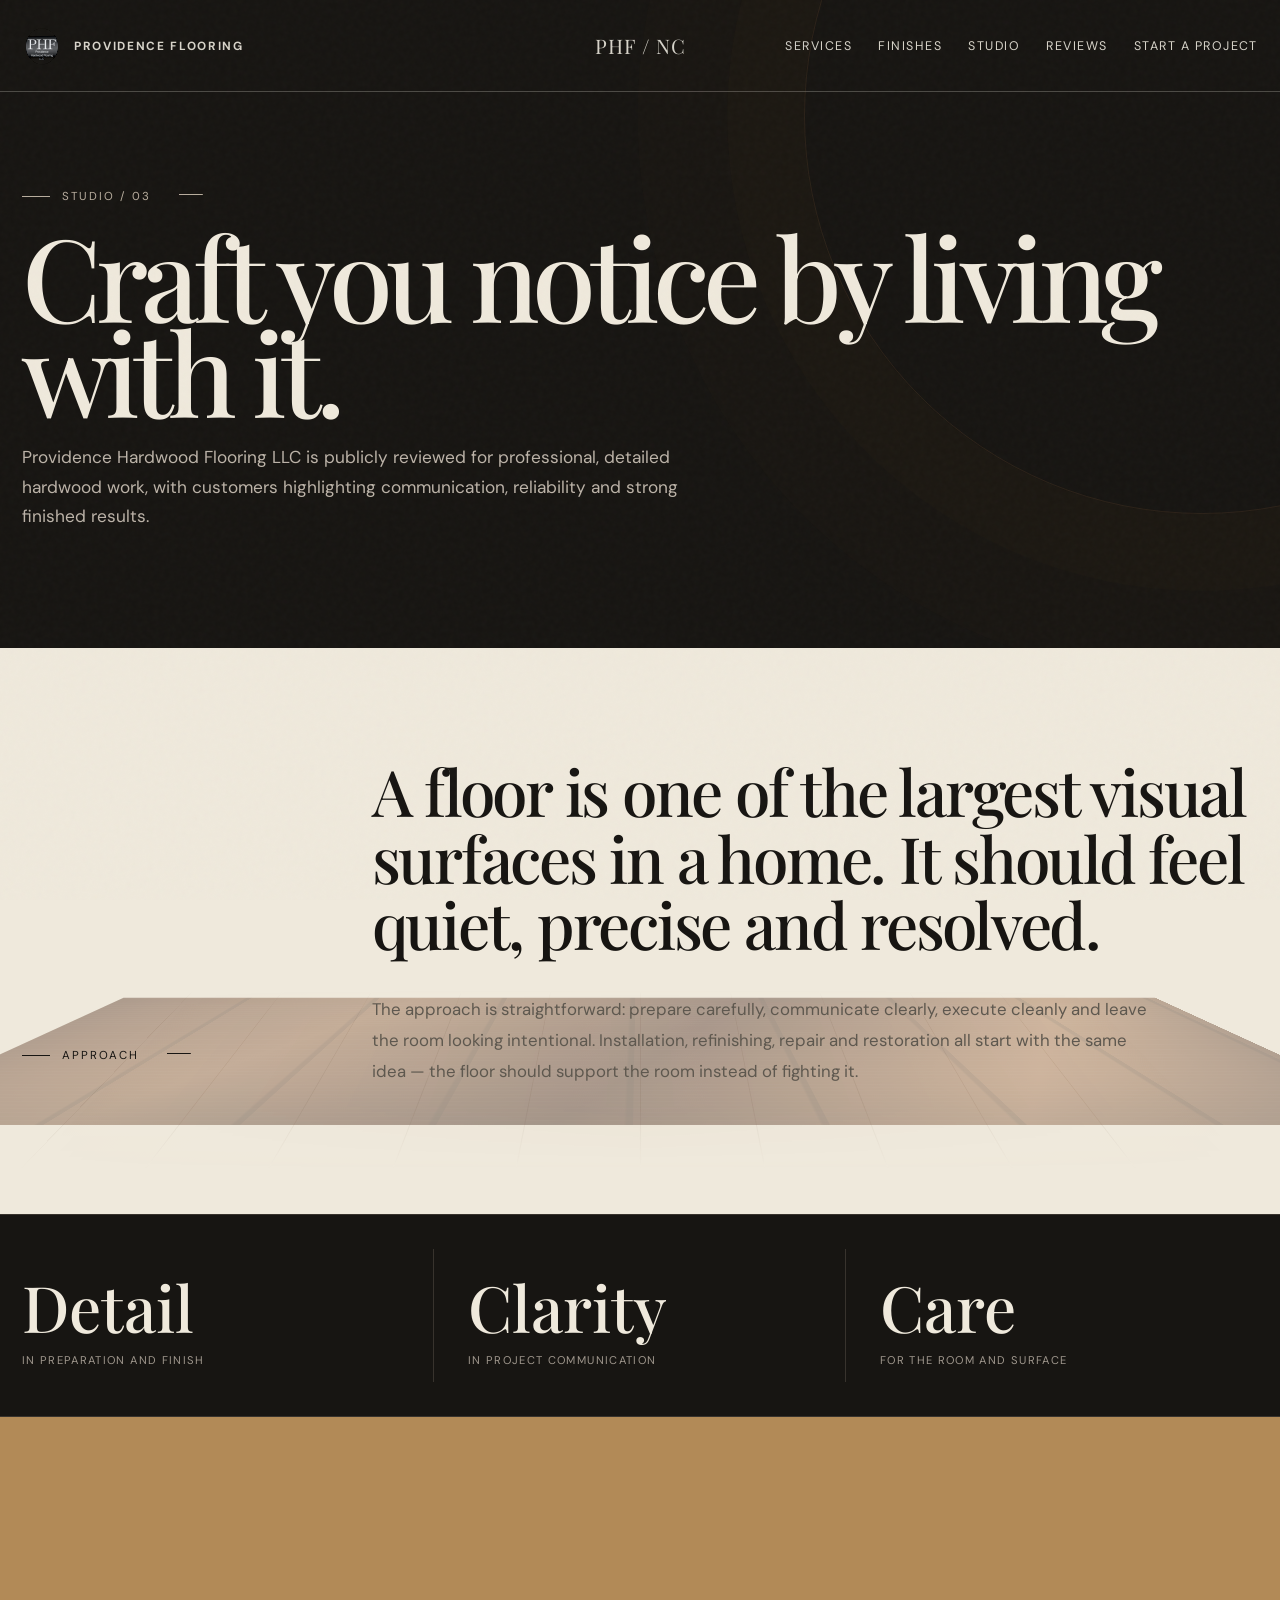
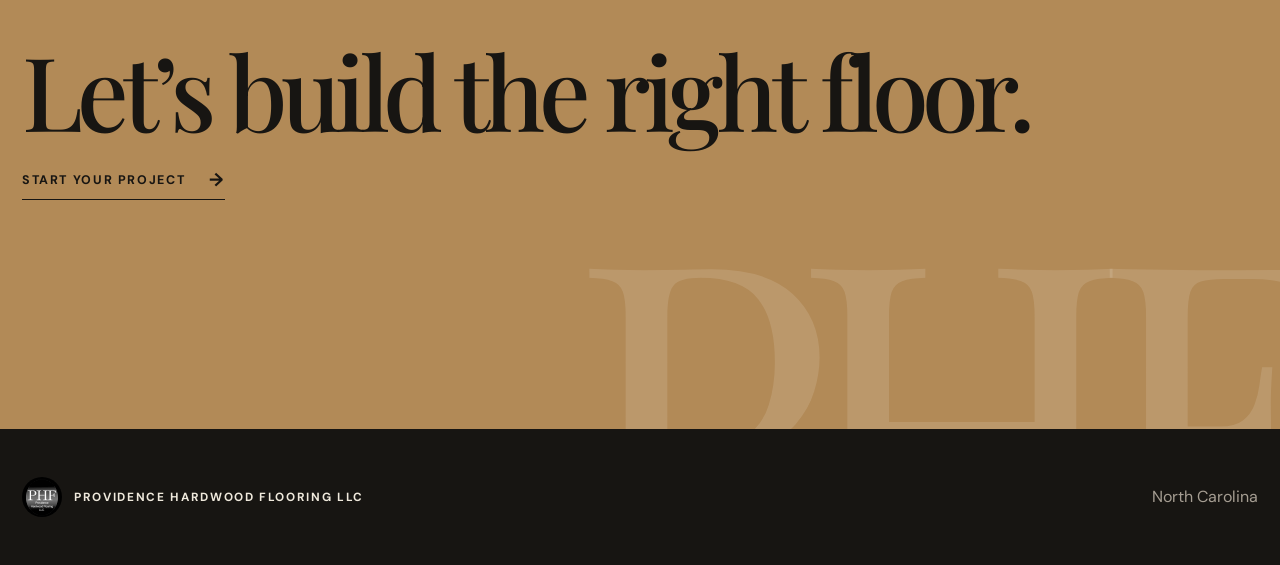
==== about.html @ 0acba2dd "Add files via upload" ====
<!doctype html><html lang="en"><head><meta charset="utf-8"><meta name="viewport" content="width=device-width,initial-scale=1"><title>The Work | Providence Hardwood Flooring LLC</title><link rel="stylesheet" href="styles.css"></head><body><div class="noise"></div>
<header class="nav"><div class="shell nav-inner"><a class="brand" href="index.html"><img src="logo.jpeg" alt="Providence Hardwood Flooring logo"><span>Providence Flooring</span></a><div class="nav-mark">PHF / NC</div><nav class="links"><a href="services.html">Services</a><a href="gallery.html">Finishes</a><a href="about.html">Studio</a><a href="reviews.html">Reviews</a><a href="contact.html">Start a project</a></nav><button class="menu-btn">☰</button></div><div class="mobile-panel"><a href="services.html">Services</a><a href="gallery.html">Finishes</a><a href="about.html">Studio</a><a href="reviews.html">Reviews</a><a href="contact.html">Start a project</a></div></header>
<main><section class="page-hero"><div class="shell"><div class="section-label">Studio / 03</div><h1>Craft you notice by living with it.</h1><p>Providence Hardwood Flooring LLC is publicly reviewed for professional, detailed hardwood work, with customers highlighting communication, reliability and strong finished results.</p></div></section>
<section class="content-section"><div class="shell editorial-grid"><div class="section-label">Approach</div><div class="editorial-main"><p class="large-copy">A floor is one of the largest visual surfaces in a home. It should feel quiet, precise and resolved.</p><p class="body-copy">The approach is straightforward: prepare carefully, communicate clearly, execute cleanly and leave the room looking intentional. Installation, refinishing, repair and restoration all start with the same idea — the floor should support the room instead of fighting it.</p></div></div></section>
<section class="proof-band"><div class="shell proof-grid"><div class="proof-item"><strong>Detail</strong><span>In preparation and finish</span></div><div class="proof-item"><strong>Clarity</strong><span>In project communication</span></div><div class="proof-item"><strong>Care</strong><span>For the room and surface</span></div></div></section>
<section class="cta-architect"><div class="shell"><h2>Let’s build the right floor.</h2><a class="text-link" href="contact.html">Start your project <b>→</b></a></div></section></main>
<footer class="footer"><div class="shell footer-grid"><a class="brand" href="index.html"><img src="logo.jpeg" alt=""><span>Providence Hardwood Flooring LLC</span></a><div>North Carolina</div></div></footer><script src="app.js"></script></body></html>
---- styles.css ----
@import url('https://fonts.googleapis.com/css2?family=DM+Sans:wght@400;500;600;700&family=Playfair+Display:ital,wght@0,500;0,600;1,500&display=swap');

:root{
  --paper:#efe9dc;
  --paper-2:#e5dccb;
  --ink:#171512;
  --ink-soft:#5e584f;
  --brown:#6f4a2d;
  --brown-deep:#392719;
  --brass:#a67b3d;
  --line:rgba(23,21,18,.18);
  --white:#fbf8f1;
}
*{box-sizing:border-box}
html{scroll-behavior:smooth}
body{margin:0;background:var(--paper);color:var(--ink);font-family:'DM Sans',system-ui,sans-serif;overflow-x:hidden}
a{color:inherit}
::selection{background:var(--ink);color:var(--paper)}
.noise{position:fixed;inset:0;pointer-events:none;z-index:1000;opacity:.045;background-image:url("data:image/svg+xml,%3Csvg viewBox='0 0 180 180' xmlns='http://www.w3.org/2000/svg'%3E%3Cfilter id='n'%3E%3CfeTurbulence type='fractalNoise' baseFrequency='.9' numOctaves='4' stitchTiles='stitch'/%3E%3C/filter%3E%3Crect width='100%25' height='100%25' filter='url(%23n)' opacity='.55'/%3E%3C/svg%3E")}
.shell{width:min(1480px,calc(100% - 44px));margin:auto}

/* editorial navigation */
.nav{position:fixed;inset:0 0 auto;z-index:100;height:92px;border-bottom:1px solid rgba(239,233,220,.28);color:var(--paper);mix-blend-mode:difference}
.nav-inner{height:100%;display:grid;grid-template-columns:1fr auto 1fr;align-items:center}
.brand{display:flex;align-items:center;gap:12px;text-decoration:none;font-weight:700;letter-spacing:.14em;font-size:.74rem;text-transform:uppercase}
.brand img{width:40px;height:40px;border-radius:50%;object-fit:cover;filter:grayscale(1) contrast(1.1)}
.nav-mark{font-family:'Playfair Display',serif;font-size:1.25rem;letter-spacing:.05em}
.links{justify-self:end;display:flex;align-items:center;gap:26px}
.links a{text-decoration:none;font-size:.78rem;text-transform:uppercase;letter-spacing:.12em;position:relative}
.links a:after{content:"";position:absolute;left:0;right:100%;bottom:-5px;height:1px;background:currentColor;transition:.25s}
.links a:hover:after{right:0}
.menu-btn{display:none;border:0;background:none;color:inherit;font-size:1.4rem}
.mobile-panel{display:none}

/* homepage */
.hero{min-height:100vh;background:var(--ink);color:var(--paper);position:relative;overflow:hidden;padding:128px 0 42px}
.hero-grid{display:grid;grid-template-columns:minmax(0,1.15fr) minmax(370px,.85fr);gap:3vw;align-items:end;min-height:calc(100vh - 170px)}
.hero-kicker{font-size:.75rem;letter-spacing:.18em;text-transform:uppercase;display:flex;gap:12px;align-items:center;margin-bottom:20px}
.hero-kicker:before{content:"";width:56px;height:1px;background:currentColor}
.hero h1{font-family:'Playfair Display',serif;font-size:clamp(5rem,10.4vw,11rem);font-weight:500;letter-spacing:-.07em;line-height:.72;margin:0;max-width:1100px}
.hero h1 i{font-weight:500;color:#b99768}
.hero-copy{padding:0 0 22px 24px;border-left:1px solid rgba(239,233,220,.28)}
.hero-copy p{font-size:clamp(1rem,1.5vw,1.25rem);line-height:1.65;color:#c9c0b2;max-width:500px;margin:0 0 28px}
.text-link{display:inline-flex;gap:24px;align-items:center;text-decoration:none;text-transform:uppercase;letter-spacing:.13em;font-size:.78rem;font-weight:700;border-bottom:1px solid currentColor;padding-bottom:7px}
.text-link b{font-size:1.15rem;transition:.25s transform}.text-link:hover b{transform:translateX(6px)}
.hero-floor{position:absolute;right:-5vw;top:22vh;width:44vw;height:46vw;max-height:620px;max-width:620px;perspective:1000px;pointer-events:none;opacity:.72}
.hero-floor-inner{position:absolute;inset:6%;transform:rotateX(63deg) rotateZ(35deg);transform-style:preserve-3d}
.hero-floor .plank{position:absolute;left:0;width:100%;height:11%;border:1px solid rgba(255,255,255,.18);background:linear-gradient(90deg,#322217,#765033 35%,#472f20 70%,#8b6443);box-shadow:0 10px 30px rgba(0,0,0,.28);transform:translateZ(calc(var(--i) * 5px));top:calc(var(--i) * 10%)}
.hero-logo-seal{position:absolute;right:4vw;bottom:44px;width:116px;height:116px;border-radius:50%;border:1px solid rgba(239,233,220,.42);display:grid;place-items:center;animation:spin 22s linear infinite}
.hero-logo-seal img{width:78px;height:78px;border-radius:50%;object-fit:cover;animation:spinReverse 22s linear infinite}
.hero-index{position:absolute;left:22px;bottom:36px;writing-mode:vertical-rl;transform:rotate(180deg);font-size:.7rem;letter-spacing:.18em;text-transform:uppercase;color:#817a70}

.statement{padding:120px 0 140px;border-bottom:1px solid var(--line)}
.statement-grid{display:grid;grid-template-columns:220px 1fr;gap:8vw;align-items:start}
.section-label{font-size:.72rem;letter-spacing:.17em;text-transform:uppercase;position:sticky;top:125px;display:flex;align-items:center;gap:12px}.section-label:before{content:"";width:28px;height:1px;background:var(--ink)}
.statement h2{font-family:'Playfair Display',serif;font-size:clamp(3.3rem,6.4vw,7.4rem);line-height:.95;font-weight:500;letter-spacing:-.045em;margin:0;max-width:1150px}
.statement h2 span{color:var(--brass);font-style:italic}

.services-strip{border-bottom:1px solid var(--line)}
.service-row{display:grid;grid-template-columns:90px 1fr 1fr 54px;gap:3vw;align-items:center;padding:34px 0;border-top:1px solid var(--line);text-decoration:none;transition:.35s background,.35s padding}
.service-row:hover{background:rgba(255,255,255,.3);padding-left:18px;padding-right:18px}
.service-num{font-family:'Playfair Display',serif;font-size:1.2rem;color:var(--brass)}
.service-row h3{font-family:'Playfair Display',serif;font-weight:500;font-size:clamp(2rem,3.8vw,4.2rem);margin:0;letter-spacing:-.035em}
.service-row p{color:var(--ink-soft);line-height:1.6;max-width:490px;margin:0}.service-arrow{font-size:2rem;text-align:right}

.floor-journey{height:260vh;position:relative;background:var(--brown-deep);color:var(--paper)}
.floor-pin{height:100vh;position:sticky;top:0;overflow:hidden;display:grid;place-items:center;perspective:1200px}
.floor-copy{position:absolute;z-index:5;left:6vw;top:13vh;max-width:650px}
.floor-copy .section-label{position:static;color:#cbb9a3}.floor-copy .section-label:before{background:#cbb9a3}
.floor-copy h2{font-family:'Playfair Display',serif;font-size:clamp(4.6rem,9vw,10rem);font-weight:500;line-height:.82;letter-spacing:-.06em;margin:22px 0 20px}
.floor-copy p{max-width:500px;color:#c5b6a4;line-height:1.7}
.board-deck{position:absolute;left:50%;bottom:-34vh;width:150vw;height:120vh;transform:translateX(-50%) rotateX(68deg);transform-origin:50% 100%;display:grid;grid-template-columns:repeat(9,1fr);gap:10px;transform-style:preserve-3d}
.board{position:relative;background:linear-gradient(90deg,#4a2d19,#825a35 20%,#5a3821 48%,#9c7145 72%,#5f3b23);border:1px solid rgba(255,255,255,.09);box-shadow:inset 0 0 28px rgba(0,0,0,.25);transform:translateZ(0)}
.board:after{content:"";position:absolute;inset:0;background:repeating-linear-gradient(0deg,transparent 0 72px,rgba(0,0,0,.28) 73px 76px)}
.floor-glow{position:absolute;width:42vw;height:100vh;top:-15vh;left:50%;transform:translateX(-50%) rotate(12deg);background:rgba(255,239,198,.17);filter:blur(45px);mix-blend-mode:screen}

.proof-band{background:var(--ink);color:var(--paper);padding:34px 0;border-top:1px solid #38332d;border-bottom:1px solid #38332d}
.proof-grid{display:grid;grid-template-columns:repeat(3,1fr)}
.proof-item{padding:15px 34px;border-right:1px solid #38332d}.proof-item:first-child{padding-left:0}.proof-item:last-child{border-right:0}
.proof-item strong{font-family:'Playfair Display',serif;font-size:clamp(2.8rem,5vw,5rem);font-weight:500}.proof-item span{display:block;color:#9f978d;margin-top:4px;text-transform:uppercase;letter-spacing:.12em;font-size:.7rem}

.review-feature{padding:130px 0;background:var(--white)}
.review-grid{display:grid;grid-template-columns:.7fr 1.3fr;gap:8vw;align-items:start}
.review-score{border-top:1px solid var(--ink);padding-top:20px}.review-score strong{font-family:'Playfair Display',serif;font-size:6rem;font-weight:500;line-height:1}.review-score small{display:block;color:var(--ink-soft);margin-top:10px}
.review-quote{font-family:'Playfair Display',serif;font-size:clamp(2.7rem,5vw,5.8rem);line-height:1.03;letter-spacing:-.04em;margin:0;font-weight:500}.review-meta{margin-top:28px;color:var(--ink-soft)}

.cta-architect{background:#b28a57;min-height:68vh;display:grid;align-items:center;position:relative;overflow:hidden}
.cta-architect:before{content:"PHF";position:absolute;right:-2vw;bottom:-10vw;font-family:'Playfair Display',serif;font-size:35vw;line-height:.7;color:rgba(255,255,255,.12);letter-spacing:-.09em}
.cta-architect h2{font-family:'Playfair Display',serif;font-size:clamp(4rem,8vw,9rem);line-height:.85;letter-spacing:-.06em;font-weight:500;margin:0 0 35px;max-width:1050px;position:relative}
.cta-architect .text-link{position:relative}

/* inner pages */
.page-hero{padding:180px 0 90px;background:var(--ink);color:var(--paper);min-height:65vh;display:grid;align-items:end;position:relative;overflow:hidden}
.page-hero:after{content:"";position:absolute;width:38vw;height:38vw;right:-8vw;bottom:-19vw;border:1px solid rgba(239,233,220,.18);border-radius:50%;box-shadow:0 0 0 5vw rgba(239,233,220,.025),0 0 0 10vw rgba(239,233,220,.02)}
.page-hero .section-label{position:static;color:#b8ad9e}.page-hero .section-label:before{background:#b8ad9e}
.page-hero h1{font-family:'Playfair Display',serif;font-size:clamp(4.6rem,9vw,9.8rem);line-height:.82;letter-spacing:-.055em;font-weight:500;margin:24px 0 26px;max-width:1200px}
.page-hero p{max-width:720px;color:#bcb3a8;line-height:1.7;font-size:1.08rem}
.content-section{padding:110px 0}
.editorial-grid{display:grid;grid-template-columns:260px 1fr;gap:7vw}
.editorial-main{min-width:0}
.large-copy{font-family:'Playfair Display',serif;font-size:clamp(2.4rem,5vw,5.3rem);line-height:1.04;letter-spacing:-.035em;margin:0 0 36px;font-weight:500}
.body-copy{font-size:1.05rem;line-height:1.85;color:var(--ink-soft);max-width:780px}

.service-list{border-top:1px solid var(--line)}
.service-detail{display:grid;grid-template-columns:80px 1fr .9fr;gap:3vw;padding:40px 0;border-bottom:1px solid var(--line)}
.service-detail h3{font-family:'Playfair Display',serif;font-size:clamp(2rem,4vw,4.4rem);font-weight:500;margin:0;letter-spacing:-.03em}.service-detail p{margin:0;color:var(--ink-soft);line-height:1.7}

.gallery-grid{display:grid;grid-template-columns:1.2fr .8fr;gap:16px}
.gallery-item{height:560px;position:relative;overflow:hidden;background:#4b3424}.gallery-item:nth-child(3),.gallery-item:nth-child(4){height:390px}.gallery-item .texture{position:absolute;inset:-4%;transition:transform .7s cubic-bezier(.2,.8,.2,1)}.gallery-item:hover .texture{transform:scale(1.06) rotate(.4deg)}
.gallery-item .caption{position:absolute;left:0;bottom:0;background:var(--paper);padding:16px 20px;font-family:'Playfair Display',serif;font-size:1.35rem}
.g1{background:repeating-linear-gradient(90deg,transparent 0 16%,rgba(0,0,0,.24) 16.4% 16.8%),repeating-linear-gradient(0deg,#9b6d42 0 64px,#724828 65px 129px,#ad8355 130px 194px)}
.g2{background:repeating-linear-gradient(90deg,transparent 0 20%,rgba(0,0,0,.25) 20.4% 20.8%),repeating-linear-gradient(0deg,#433326 0 60px,#67503e 61px 121px,#31261e 122px 182px)}
.g3{background:repeating-linear-gradient(90deg,transparent 0 18%,rgba(0,0,0,.15) 18.3% 18.7%),repeating-linear-gradient(0deg,#c29b68 0 58px,#9f7748 59px 117px,#d0ae7e 118px 176px)}
.g4{background:repeating-linear-gradient(90deg,transparent 0 17%,rgba(0,0,0,.23) 17.4% 17.8%),repeating-linear-gradient(0deg,#5a3321 0 68px,#7b472b 69px 137px,#3e2418 138px 206px)}

.reviews-list{border-top:1px solid var(--line)}
.review-row{display:grid;grid-template-columns:130px 1fr 220px;gap:3vw;padding:38px 0;border-bottom:1px solid var(--line)}
.stars{letter-spacing:.14em;color:var(--brass)}.review-row blockquote{font-family:'Playfair Display',serif;font-size:clamp(1.8rem,3.4vw,3.7rem);line-height:1.08;margin:0;letter-spacing:-.025em}.review-row small{color:var(--ink-soft);line-height:1.5}

.contact-layout{display:grid;grid-template-columns:1.2fr .8fr;gap:8vw}
.form{display:grid;gap:0;border-top:1px solid var(--ink)}
.field{display:grid;grid-template-columns:170px 1fr;align-items:center;border-bottom:1px solid var(--line);padding:18px 0}.field label{text-transform:uppercase;letter-spacing:.12em;font-size:.7rem}.form input,.form textarea,.form select{border:0;background:transparent;border-radius:0;padding:12px 0;font:inherit;color:var(--ink);outline:none;width:100%}.form textarea{min-height:130px;resize:vertical}.form button{justify-self:start;margin-top:28px;border:0;background:var(--ink);color:var(--paper);padding:17px 24px;text-transform:uppercase;letter-spacing:.12em;font-size:.75rem;cursor:pointer}
.contact-aside{border-left:1px solid var(--line);padding-left:40px}.contact-aside h3{font-family:'Playfair Display',serif;font-size:2.4rem;font-weight:500;margin-top:0}.contact-aside p{color:var(--ink-soft);line-height:1.7}

.footer{background:var(--ink);color:#a59d92;padding:48px 0}.footer-grid{display:grid;grid-template-columns:1fr auto;gap:30px;align-items:center}.footer a{color:var(--paper);text-decoration:none}.footer .brand{color:var(--paper)}

@keyframes spin{to{transform:rotate(360deg)}}@keyframes spinReverse{to{transform:rotate(-360deg)}}
@media(max-width:900px){
 .shell{width:min(100% - 28px,1480px)}.nav{height:76px}.nav-inner{grid-template-columns:1fr auto}.nav-mark{display:none}.links{display:none}.menu-btn{display:block;justify-self:end}.mobile-panel.open{display:flex;position:fixed;top:76px;left:0;right:0;background:var(--ink);color:var(--paper);padding:28px;flex-direction:column;gap:20px;border-top:1px solid #39342e}.mobile-panel a{text-decoration:none;font-family:'Playfair Display',serif;font-size:2rem}
 .hero{padding-top:108px}.hero-grid{grid-template-columns:1fr;align-content:end}.hero h1{font-size:clamp(4.5rem,19vw,8rem);max-width:90vw}.hero-copy{border-left:0;padding:0;max-width:85%;position:relative;z-index:4}.hero-floor{width:85vw;height:85vw;right:-30vw;top:22vh;opacity:.36}.hero-logo-seal{display:none}.statement-grid,.editorial-grid{grid-template-columns:1fr}.section-label{position:static;margin-bottom:28px}.service-row{grid-template-columns:60px 1fr 42px}.service-row p{display:none}.floor-copy{left:22px;right:22px;top:14vh}.board-deck{width:250vw}.proof-grid{grid-template-columns:1fr}.proof-item{border-right:0;border-bottom:1px solid #38332d;padding:24px 0}.review-grid{grid-template-columns:1fr}.review-score{margin-bottom:20px}.service-detail{grid-template-columns:55px 1fr}.service-detail p{grid-column:2}.gallery-grid,.contact-layout{grid-template-columns:1fr}.gallery-item,.gallery-item:nth-child(3),.gallery-item:nth-child(4){height:420px}.review-row{grid-template-columns:1fr}.contact-aside{border-left:0;border-top:1px solid var(--line);padding:35px 0 0}.footer-grid{grid-template-columns:1fr}
}
@media(max-width:560px){.statement{padding:90px 0}.content-section{padding:82px 0}.page-hero{padding-top:140px;min-height:72vh}.page-hero h1{font-size:clamp(4rem,20vw,6.5rem)}.field{grid-template-columns:1fr;gap:6px}.gallery-item,.gallery-item:nth-child(3),.gallery-item:nth-child(4){height:330px}}


/* === Providence Immersive Scroll System === */
:root{
  --grain-a: rgba(112,72,38,.20);
  --grain-b: rgba(255,255,255,.07);
}
body{overflow-x:hidden}
main{position:relative}
main::before{
  content:"";
  position:fixed;
  inset:auto -12vw -25vh -12vw;
  height:58vh;
  pointer-events:none;
  z-index:-1;
  opacity:.42;
  transform:perspective(900px) rotateX(68deg) translateY(var(--floor-shift,0px));
  transform-origin:center bottom;
  background:
    repeating-linear-gradient(90deg,transparent 0 11.8%,rgba(0,0,0,.18) 12% 12.4%),
    repeating-linear-gradient(0deg,rgba(255,255,255,.025) 0 3px,transparent 3px 11px),
    linear-gradient(115deg,#5f351f,#8e5a34 25%,#4b291b 52%,#a66b3d 78%,#513020);
  box-shadow:0 -50px 120px rgba(0,0,0,.22) inset;
  filter:saturate(.88);
  transition:opacity .25s ease;
}
.page-hero,.content-section,.proof,.services-preview,.story,.footer{
  position:relative;
  isolation:isolate;
}
.page-hero{
  min-height:72vh;
  display:flex;
  align-items:center;
  overflow:hidden;
}
.page-hero::after{
  content:"";
  position:absolute;
  width:62vw;
  height:62vw;
  right:-25vw;
  top:-22vw;
  border:1px solid rgba(120,82,51,.22);
  border-radius:50%;
  box-shadow:0 0 0 6vw rgba(120,82,51,.035),0 0 0 13vw rgba(120,82,51,.025);
  transform:translate3d(0,var(--orb-y,0),0) rotate(var(--orb-r,0deg));
  pointer-events:none;
  z-index:-1;
}
.content-section{
  transform-style:preserve-3d;
}
.content-section::before{
  content:"";
  position:absolute;
  left:6vw;
  right:6vw;
  top:8%;
  height:84%;
  z-index:-1;
  opacity:.16;
  background:
    repeating-linear-gradient(90deg,rgba(86,49,26,.55) 0 1px,transparent 1px 10%),
    linear-gradient(90deg,transparent,rgba(137,86,44,.16),transparent);
  transform:perspective(1200px) rotateX(62deg) translateY(var(--section-floor,0px)) scale(1.1);
  transform-origin:center bottom;
  mask-image:linear-gradient(to bottom,transparent,#000 20%,#000 72%,transparent);
}
.service-row,.review-card,.finish-card,.contact-aside,.form{
  transition:transform .18s linear,box-shadow .25s ease;
  transform:translate3d(var(--scroll-x,0),var(--scroll-y,0),0) rotateX(var(--tilt-x,0deg)) rotateY(var(--tilt-y,0deg));
  will-change:transform;
}
.service-row:nth-child(odd),.finish-card:nth-child(odd){--drift-dir:-1}
.service-row:nth-child(even),.finish-card:nth-child(even){--drift-dir:1}
.reveal{
  opacity:0;
  transform:translateY(46px) scale(.985);
  transition:opacity .75s cubic-bezier(.2,.8,.2,1),transform .85s cubic-bezier(.2,.8,.2,1);
}
.reveal.in{
  opacity:1;
  transform:none;
}
.section-label{
  position:relative;
}
.section-label::after{
  content:"";
  display:inline-block;
  width:68px;
  height:1px;
  margin:0 0 4px 16px;
  background:currentColor;
  transform-origin:left;
  transform:scaleX(var(--line-progress,.35));
}
@media(max-width:760px){
  main::before{height:42vh;bottom:-18vh;opacity:.28}
  .page-hero{min-height:60vh}
  .page-hero::after{width:92vw;height:92vw;right:-52vw;top:-20vw}
}


/* =========================================================
   HOME V2 — IMMERSIVE ARCHITECTURAL FLOOR EXPERIENCE
   ========================================================= */
.home-v2{background:#17130f;color:#f4eee2}
.home-v2 main::before{display:none}
.home-v2 .nav{mix-blend-mode:normal;background:linear-gradient(to bottom,rgba(17,14,11,.72),transparent);border-bottom:0;backdrop-filter:blur(0)}
.home-v2 .nav.scrolled{background:rgba(20,16,13,.86);backdrop-filter:blur(16px);border-bottom:1px solid rgba(255,255,255,.08)}
.phf-scene{position:relative;overflow:hidden}
.phf-kicker,.phf-eyebrow,.phf-side-note{font-size:.7rem;text-transform:uppercase;letter-spacing:.2em}
.phf-action{display:inline-flex;align-items:center;gap:28px;text-decoration:none;border-bottom:1px solid currentColor;padding:0 0 8px;text-transform:uppercase;font-size:.72rem;letter-spacing:.15em;font-weight:700}
.phf-action b{font-size:1rem;transition:transform .25s}.phf-action:hover b{transform:translate(5px,-4px)}
.phf-action-light{color:#f3eadb}

.phf-hero{height:120vh;min-height:880px;background:
 radial-gradient(circle at 72% 22%,rgba(150,98,54,.28),transparent 33%),
 linear-gradient(145deg,#17120e 0%,#241912 48%,#0f0d0b 100%)}
.phf-hero-layout{position:relative;z-index:5;padding-top:150px;height:100vh;display:flex;flex-direction:column;justify-content:center}
.phf-eyebrow{position:absolute;top:132px;left:0;color:#bdb1a1}
.phf-hero h1{font-family:'Playfair Display',serif;font-weight:500;font-size:clamp(5.4rem,11.5vw,12rem);line-height:.73;letter-spacing:-.075em;margin:0;max-width:1200px;text-shadow:0 12px 60px rgba(0,0,0,.28)}
.phf-hero h1 em{font-weight:500;color:#b98a58}
.phf-hero-bottom{display:grid;grid-template-columns:minmax(280px,520px) auto;gap:60px;align-items:end;margin-top:52px;max-width:960px}
.phf-hero-bottom p{margin:0;color:#c9bcaa;font-size:1.05rem;line-height:1.7}
.phf-hero-deck{position:absolute;left:46%;right:-16%;top:10%;bottom:-17%;perspective:1200px;transform:rotate(-2deg);z-index:2;pointer-events:none}
.phf-deck-track{position:absolute;inset:0;transform:rotateX(61deg) rotateZ(-18deg) translate3d(var(--hero-deck-x,0),var(--hero-deck-y,0),0);transform-origin:center 75%;transform-style:preserve-3d}
.phf-deck-track i{position:absolute;left:0;top:calc(var(--n)*7.1%);width:100%;height:7.5%;background:
 repeating-linear-gradient(90deg,rgba(255,255,255,.07) 0 2px,transparent 2px 18px),
 linear-gradient(90deg,#2f1d13,#7f5131 24%,#40281a 52%,#9c6840 76%,#382117);
 border:1px solid rgba(255,255,255,.08);box-shadow:0 18px 45px rgba(0,0,0,.34);
 transform:translateZ(calc(var(--hero-wave,0px) + var(--n)*3px)) translateX(calc((var(--n) - 6)*-4px));filter:brightness(calc(.72 + var(--hero-light,.1)))}
.phf-ambient{position:absolute;border-radius:50%;filter:blur(1px);pointer-events:none}
.phf-ambient-a{width:38vw;height:38vw;right:-10vw;top:-10vw;border:1px solid rgba(222,181,128,.19);box-shadow:0 0 0 6vw rgba(222,181,128,.025),0 0 0 12vw rgba(222,181,128,.018)}
.phf-ambient-b{width:15vw;height:15vw;right:24vw;top:19vh;background:radial-gradient(circle,rgba(255,197,124,.22),transparent 68%);filter:blur(28px)}

.phf-intro{background:#eee6d8;color:#191512;padding:160px 0 130px}
.phf-intro-grid{display:grid;grid-template-columns:220px 1fr;gap:8vw}
.phf-intro h2{font-family:'Playfair Display',serif;font-size:clamp(4rem,7.5vw,8.5rem);line-height:.88;letter-spacing:-.055em;font-weight:500;margin:0}
.phf-intro h2 em{font-weight:500;color:#7c4c2e}
.phf-intro p{font-size:1.1rem;line-height:1.8;color:#62584e;max-width:650px;margin:42px 0 0 20%}
.phf-side-note{padding-top:14px}
.phf-ribbon{margin-top:130px;border-top:1px solid rgba(25,21,18,.18);border-bottom:1px solid rgba(25,21,18,.18);white-space:nowrap;overflow:hidden;transform:rotate(-1.5deg) scale(1.02)}
.phf-ribbon span{display:inline-block;font-family:'Playfair Display',serif;font-size:clamp(2rem,4vw,4.5rem);padding:24px 3vw;color:#5d4635}
.phf-ribbon span:after{content:"✦";font-family:serif;font-size:.45em;margin-left:6vw;vertical-align:middle;color:#9f734f}

.phf-material{height:300vh;background:#24170f}
.phf-material-pin{position:sticky;top:0;height:100vh;overflow:hidden;perspective:1500px}
.phf-material-copy{position:relative;z-index:9;padding-top:16vh}
.phf-material-copy h2,.phf-portal-copy h2{font-family:'Playfair Display',serif;font-weight:500;font-size:clamp(5rem,9vw,10rem);line-height:.82;letter-spacing:-.06em;margin:20px 0;color:#f2e9dc}
.phf-material-copy p,.phf-portal-copy p{color:#c8b7a5;max-width:440px;line-height:1.7;margin:0 0 30px}
.phf-layer-stage{position:absolute;left:46%;right:-6%;top:10%;bottom:-12%;transform-style:preserve-3d;transform:perspective(1250px) rotateX(62deg) rotateZ(-20deg) translate3d(var(--material-x,0),var(--material-y,0),0)}
.phf-layer{position:absolute;left:0;width:100%;height:16%;border-radius:3px;background:
 repeating-linear-gradient(90deg,transparent 0 12%,rgba(0,0,0,.26) 12.3% 12.7%),
 repeating-linear-gradient(0deg,rgba(255,255,255,.025) 0 2px,transparent 2px 9px),
 linear-gradient(90deg,#51311e,#8b5a35 28%,#44291b 55%,#a36e43 80%,#5a3722);
 box-shadow:0 25px 55px rgba(0,0,0,.45),inset 0 1px rgba(255,255,255,.1)}
.phf-layer-1{top:2%;transform:translate3d(var(--l1x,0),var(--l1y,0),var(--l1z,0))}
.phf-layer-2{top:19%;transform:translate3d(var(--l2x,0),var(--l2y,0),var(--l2z,0))}
.phf-layer-3{top:36%;transform:translate3d(var(--l3x,0),var(--l3y,0),var(--l3z,0))}
.phf-layer-4{top:53%;transform:translate3d(var(--l4x,0),var(--l4y,0),var(--l4z,0))}
.phf-layer-5{top:70%;transform:translate3d(var(--l5x,0),var(--l5y,0),var(--l5z,0))}
.phf-layer-light{position:absolute;inset:-20%;background:linear-gradient(100deg,transparent 30%,rgba(247,196,133,.18) 48%,transparent 58%);transform:translateX(var(--material-light,-45%));mix-blend-mode:screen;pointer-events:none}

.phf-services{background:#e9dfce;color:#191512;padding:150px 0 180px}
.phf-section-head{display:grid;grid-template-columns:220px 1fr;gap:8vw;margin-bottom:90px}
.phf-section-head h2{font-family:'Playfair Display',serif;font-size:clamp(4rem,7.6vw,8rem);line-height:.87;letter-spacing:-.055em;font-weight:500;margin:0}
.phf-service-stack{perspective:1200px}
.phf-service-card{display:grid;grid-template-columns:76px 1.2fr 1fr 42px;gap:3vw;align-items:center;padding:32px 22px;border-top:1px solid rgba(25,21,18,.22);text-decoration:none;transform-origin:center;transition:background .25s,color .25s;will-change:transform}
.phf-service-card:last-child{border-bottom:1px solid rgba(25,21,18,.22)}
.phf-service-card h3{font-family:'Playfair Display',serif;font-size:clamp(2.4rem,4.5vw,5.2rem);font-weight:500;margin:0;letter-spacing:-.04em}
.phf-service-card p{color:#675d54;line-height:1.7;margin:0}
.phf-service-card b{font-size:1.5rem}
.phf-service-card:hover{background:#1b1511;color:#f3eadb}
.phf-service-card:hover p{color:#bcae9e}

.phf-portal{height:280vh;background:#100d0b}
.phf-portal-pin{position:sticky;top:0;height:100vh;overflow:hidden;perspective:1400px}
.phf-portal-frame{position:absolute;inset:0;transform-style:preserve-3d}
.phf-portal-floor{position:absolute;left:-20%;right:-20%;bottom:-36%;height:120%;display:grid;grid-template-columns:repeat(11,1fr);gap:10px;transform:perspective(1200px) rotateX(68deg) translateY(var(--portal-floor-y,0));transform-origin:center bottom}
.phf-portal-floor i{background:
 repeating-linear-gradient(0deg,rgba(255,255,255,.03) 0 2px,transparent 2px 12px),
 linear-gradient(#8d5833,#4f2e1d);border:1px solid rgba(255,255,255,.08);box-shadow:0 15px 35px rgba(0,0,0,.45);transform:translateZ(var(--portal-z,0))}
.phf-portal-wall{position:absolute;top:0;bottom:0;width:42%;background:linear-gradient(90deg,#21160f,#120e0b);transform-origin:center}
.phf-wall-left{left:-4%;transform:perspective(1000px) rotateY(calc(15deg + var(--portal-open,0deg))) translateX(var(--portal-left,0))}
.phf-wall-right{right:-4%;transform:perspective(1000px) rotateY(calc(-15deg - var(--portal-open,0deg))) translateX(var(--portal-right,0));background:linear-gradient(-90deg,#21160f,#120e0b)}
.phf-portal-light{position:absolute;width:34vw;height:90vh;left:50%;top:50%;transform:translate(-50%,-50%) scale(var(--portal-light-scale,.25));background:radial-gradient(ellipse,rgba(242,192,126,.58),rgba(177,108,54,.1) 36%,transparent 70%);filter:blur(28px)}
.phf-portal-copy{position:relative;z-index:6;padding-top:17vh;pointer-events:auto}
.phf-portal-copy h2 em{color:#b88959}

.phf-proof{background:#f1eadf;color:#191512;padding:110px 0}
.phf-proof-grid{display:grid;grid-template-columns:1.3fr repeat(3,.55fr);gap:4vw;align-items:end}
.phf-proof-intro h2{font-family:'Playfair Display',serif;font-weight:500;font-size:clamp(3rem,5vw,5.6rem);line-height:.95;letter-spacing:-.045em;margin:18px 0 0}
.phf-metric{border-left:1px solid rgba(25,21,18,.2);padding-left:28px}
.phf-metric strong{font-family:'Playfair Display',serif;font-size:clamp(4rem,6vw,7rem);font-weight:500;letter-spacing:-.05em;display:block}
.phf-metric span{font-size:.72rem;letter-spacing:.13em;text-transform:uppercase;color:#6c6157}

.phf-quote{min-height:100vh;background:#7f5232;color:#f7efe4;display:grid;align-items:center}
.phf-quote-surface{position:absolute;inset:-20%;background:
 repeating-linear-gradient(90deg,transparent 0 10%,rgba(0,0,0,.16) 10.3% 10.7%),
 repeating-linear-gradient(0deg,rgba(255,255,255,.028) 0 3px,transparent 3px 12px),
 linear-gradient(110deg,#7b4829,#a36d42 35%,#60371f 70%,#8f5a35);transform:perspective(1300px) rotateX(var(--quote-tilt,48deg)) rotateZ(var(--quote-rot,-6deg)) scale(1.25);opacity:.8}
.phf-quote:after{content:"";position:absolute;inset:0;background:radial-gradient(circle at 30% 35%,rgba(255,224,175,.18),transparent 35%),linear-gradient(to bottom,rgba(18,11,7,.25),rgba(18,11,7,.58))}
.phf-quote-grid{position:relative;z-index:3;display:grid;grid-template-columns:160px 1fr;gap:5vw;align-items:start}
.phf-quote-stars{letter-spacing:.18em;padding-top:18px}
.phf-quote blockquote{font-family:'Playfair Display',serif;font-size:clamp(3.8rem,7vw,8rem);line-height:.9;letter-spacing:-.055em;margin:0;max-width:1050px}
.phf-quote .phf-action{grid-column:2;margin-top:44px;justify-self:start}

.phf-final{min-height:105vh;background:#17130f;color:#f3eadc;display:grid;align-items:center;text-align:center}
.phf-final-inner{position:relative;z-index:3}
.phf-final h2{font-family:'Playfair Display',serif;font-size:clamp(5rem,10vw,11rem);font-weight:500;line-height:.74;letter-spacing:-.07em;margin:28px auto;max-width:1100px}
.phf-final p{color:#bcae9d;font-size:1.08rem}
.phf-final-button{display:inline-flex;align-items:center;gap:48px;margin-top:36px;padding:22px 28px;border:1px solid rgba(255,255,255,.25);text-decoration:none;text-transform:uppercase;font-size:.72rem;letter-spacing:.17em;transition:.3s}
.phf-final-button:hover{background:#f3eadc;color:#17130f;transform:translateY(-4px)}
.phf-final-orbit{position:absolute;left:50%;top:50%;width:min(76vw,980px);height:min(76vw,980px);transform:translate(-50%,-50%) rotate(var(--final-orbit,0deg));border:1px solid rgba(255,255,255,.08);border-radius:50%}
.phf-final-orbit span{position:absolute;border:1px solid rgba(191,139,83,.22);border-radius:50%}
.phf-final-orbit span:nth-child(1){inset:10%}.phf-final-orbit span:nth-child(2){inset:22%}.phf-final-orbit span:nth-child(3){inset:35%}

@media(max-width:900px){
  .phf-hero{height:105vh;min-height:760px}.phf-hero-layout{padding-top:120px}.phf-eyebrow{top:110px}
  .phf-hero h1{font-size:clamp(4.5rem,19vw,8rem)}.phf-hero-bottom{grid-template-columns:1fr;gap:28px;max-width:80%}
  .phf-hero-deck{left:28%;right:-55%;top:23%;opacity:.48}
  .phf-intro-grid,.phf-section-head{grid-template-columns:1fr}.phf-side-note,.phf-kicker{margin-bottom:24px}
  .phf-intro p{margin-left:0}.phf-ribbon{margin-top:80px}
  .phf-material-copy,.phf-portal-copy{padding-top:13vh}.phf-layer-stage{left:24%;right:-65%;top:29%;opacity:.68}
  .phf-service-card{grid-template-columns:54px 1fr 36px;padding:28px 0}.phf-service-card p{display:none}
  .phf-portal-floor{left:-70%;right:-70%}.phf-wall-left{left:-20%}.phf-wall-right{right:-20%}
  .phf-proof-grid{grid-template-columns:1fr}.phf-metric{border-left:0;border-top:1px solid rgba(25,21,18,.2);padding:24px 0 0}
  .phf-quote-grid{grid-template-columns:1fr}.phf-quote .phf-action{grid-column:1}.phf-quote blockquote{font-size:clamp(3.6rem,12vw,6.4rem)}
}
@media(max-width:560px){
  .phf-hero{min-height:700px}.phf-hero-bottom{max-width:100%}.phf-hero h1{font-size:17.5vw}
  .phf-intro{padding:110px 0 90px}.phf-intro h2,.phf-section-head h2{font-size:13.5vw}
  .phf-material,.phf-portal{height:235vh}.phf-material-copy h2,.phf-portal-copy h2{font-size:17vw}
  .phf-layer-stage{left:8%;right:-100%;top:38%}.phf-portal-copy p{max-width:75%}
  .phf-proof{padding:80px 0}.phf-quote{min-height:90vh}.phf-final h2{font-size:17vw}
}


/* =========================================================
   V4 — CONTINUOUS 3D HOME / NO DEAD GAPS
   ========================================================= */
.home-v2 main{background:#17130f}
.home-v2 .phf-scene{margin:0}
.phf-hero{height:100vh;min-height:760px}
.phf-hero-layout{height:100vh}
.phf-hero:after{
  content:"";position:absolute;left:-10%;right:-10%;bottom:-2px;height:22vh;z-index:3;pointer-events:none;
  background:linear-gradient(to bottom,transparent,#eee6d8);
  opacity:.12
}

.phf-intro{padding:120px 0 100px}
.phf-ribbon{margin-top:90px}

.phf-material{height:190vh;min-height:1450px}
.phf-material-pin{height:100vh}
.phf-material-copy{padding-top:13vh}
.phf-material-copy h2{font-size:clamp(4.6rem,8.5vw,9.2rem)}
.phf-layer-stage{left:40%;right:-3%;top:6%;bottom:-8%}
.phf-layer{height:12.5%;border-radius:5px}
.phf-layer-1{top:0}
.phf-layer-2{top:13.5%}
.phf-layer-3{top:27%}
.phf-layer-4{top:40.5%}
.phf-layer-5{top:54%}
.phf-layer-6{top:67.5%}
.phf-layer-7{top:81%}
.phf-process-notes{position:absolute;left:6vw;right:6vw;bottom:6vh;z-index:10;pointer-events:none}
.phf-process-note{
  position:absolute;right:0;bottom:0;width:min(320px,28vw);padding:18px 20px;
  border:1px solid rgba(255,255,255,.14);background:rgba(29,20,14,.62);backdrop-filter:blur(14px);
  box-shadow:0 22px 60px rgba(0,0,0,.22);opacity:0;transform:translate3d(30px,25px,0) rotateY(-8deg);
  transition:none
}
.phf-process-note span{font-size:.65rem;letter-spacing:.18em;color:#b98a58}
.phf-process-note strong{display:block;font-family:'Playfair Display',serif;font-size:1.65rem;font-weight:500;margin:7px 0}
.phf-process-note small{color:#bfae9b;font-size:.82rem}
.phf-process-note-b{right:7vw}
.phf-process-note-c{right:14vw}

.phf-floor-bridge{
  height:20vh;min-height:150px;position:relative;overflow:hidden;background:#17130f;perspective:900px;margin:-1px 0
}
.phf-floor-bridge-a{background:linear-gradient(#24170f,#e9dfce)}
.phf-floor-bridge-b{background:linear-gradient(#e9dfce,#100d0b)}
.phf-floor-bridge-c{background:linear-gradient(#7f5232,#17130f)}
.phf-bridge-track{
  position:absolute;left:-12%;right:-12%;top:-42%;height:170%;
  display:grid;grid-template-columns:repeat(9,1fr);gap:8px;
  transform:perspective(1000px) rotateX(68deg) rotateZ(var(--bridge-r,-3deg)) translateY(var(--bridge-y,0));
  transform-origin:center bottom
}
.phf-bridge-track i{
  background:
   repeating-linear-gradient(0deg,rgba(255,255,255,.03) 0 2px,transparent 2px 11px),
   linear-gradient(90deg,#4f2e1c,#9d673e 32%,#5d3823 70%,#3f2618);
  border:1px solid rgba(255,255,255,.08);box-shadow:0 18px 42px rgba(0,0,0,.3);
  transform:translateZ(var(--bridge-z,0))
}

.phf-services{padding:120px 0 135px}
.phf-section-head{margin-bottom:55px}
.phf-service-card{padding:26px 22px}
.phf-service-card:hover{transform:translateZ(34px) rotateX(-1.5deg)!important;box-shadow:0 30px 70px rgba(34,21,13,.16)}

.phf-portal{height:185vh;min-height:1450px}
.phf-portal-copy{padding-top:14vh}
.phf-portal-floor{bottom:-30%;height:112%}

.phf-proof{padding:90px 0}
.phf-quote{min-height:86vh}
.phf-final{min-height:88vh}

.phf-intro,.phf-services,.phf-proof{box-shadow:0 -1px 0 rgba(0,0,0,.05),0 1px 0 rgba(0,0,0,.05)}
.phf-material,.phf-portal,.phf-quote,.phf-final{box-shadow:inset 0 1px rgba(255,255,255,.03)}

@media(max-width:900px){
  .phf-hero{height:92vh;min-height:680px}
  .phf-hero-layout{height:92vh}
  .phf-material{height:165vh;min-height:1180px}
  .phf-portal{height:165vh;min-height:1180px}
  .phf-layer-stage{left:17%;right:-70%;top:28%}
  .phf-process-notes{left:4vw;right:4vw;bottom:5vh}
  .phf-process-note{width:min(290px,72vw);right:0!important}
  .phf-floor-bridge{height:14vh;min-height:100px}
}
@media(max-width:560px){
  .phf-intro{padding:85px 0 70px}
  .phf-material{height:150vh;min-height:1050px}
  .phf-portal{height:150vh;min-height:1050px}
  .phf-services{padding:85px 0 95px}
  .phf-proof{padding:70px 0}
  .phf-quote{min-height:78vh}
  .phf-final{min-height:82vh}
}


/* =========================================================
   V5 — PINNED SCROLL CINEMATIC SEQUENCES
   The viewport remains on each animation until its sequence
   reaches 100%, then normal page flow continues.
   ========================================================= */
.phf-pinned-scene{position:relative}
.phf-material{height:260vh;min-height:1800px}
.phf-portal{height:290vh;min-height:2000px}
.phf-quote{height:220vh;min-height:1550px;display:block}
.phf-final{height:190vh;min-height:1400px;display:block}

.phf-material-pin,
.phf-portal-pin{
  position:sticky;top:0;height:100vh;min-height:650px;overflow:hidden
}
.phf-quote > .shell,
.phf-final > .shell{position:relative}
.phf-quote{
  --quote-copy-y:0px
}
.phf-quote .phf-quote-surface,
.phf-quote .phf-quote-grid{
  position:sticky
}
.phf-quote .phf-quote-grid{
  top:0;height:100vh;display:grid;align-content:center
}
.phf-final .phf-final-inner{
  position:sticky;top:0;height:100vh;display:flex;flex-direction:column;align-items:center;justify-content:center
}
.phf-final .phf-final-orbit{position:sticky;top:0;margin-top:-100vh;height:100vh;pointer-events:none}

.phf-scene-progress{
  position:absolute;right:28px;top:50%;width:2px;height:120px;transform:translateY(-50%);
  background:rgba(255,255,255,.15);z-index:30
}
.phf-scene-progress span{
  display:block;width:100%;height:var(--scene-progress,0%);background:#d2a06e;transform-origin:top
}

/* Detailed exterior + entry reveal */
.phf-house-scene{
  position:absolute;inset:0;overflow:hidden;perspective:1300px;background:#0f0d0b;z-index:1
}
.phf-house-sky{
  position:absolute;inset:0;background:
    radial-gradient(circle at 50% 12%,rgba(255,214,160,.22),transparent 26%),
    linear-gradient(#151311,#0d0c0b 62%);
}
.phf-house-facade{
  position:absolute;left:50%;top:53%;width:min(76vw,1050px);height:min(72vh,720px);
  transform:translate(-50%,-50%) scale(var(--facade-scale,1));
  background:linear-gradient(90deg,#36281f,#4a382c 50%,#30251e);
  box-shadow:0 40px 120px rgba(0,0,0,.58),inset 0 1px rgba(255,255,255,.06);
  overflow:hidden;z-index:3
}
.phf-house-facade:before{
  content:"";position:absolute;inset:0;background:
    repeating-linear-gradient(0deg,transparent 0 32px,rgba(0,0,0,.13) 32px 34px);
  opacity:.6
}
.phf-house-window{
  position:absolute;top:20%;width:18%;height:30%;border:10px solid #241b16;background:rgba(195,151,103,.08);
  display:grid;grid-template-columns:1fr 1fr;grid-template-rows:1fr 1fr;box-shadow:inset 0 0 35px rgba(0,0,0,.42)
}
.phf-house-window span{border:1px solid rgba(238,206,161,.14);background:linear-gradient(145deg,rgba(255,221,168,.12),rgba(255,255,255,.015))}
.phf-house-window-left{left:9%}.phf-house-window-right{right:9%}
.phf-house-door-frame{
  position:absolute;left:50%;bottom:0;width:28%;height:62%;transform:translateX(-50%);
  background:#17110e;border:12px solid #251b16;box-shadow:0 0 0 2px rgba(255,255,255,.03)
}
.phf-house-door{
  position:absolute;inset:0;background:
    linear-gradient(90deg,rgba(255,255,255,.03),transparent 18% 82%,rgba(0,0,0,.16)),
    linear-gradient(#654025,#4a2f1f);
  transform-origin:left center;
  transform:perspective(1000px) rotateY(var(--door-angle,0deg));
  box-shadow:0 0 55px rgba(0,0,0,.45);z-index:3
}
.phf-door-panel{position:absolute;left:14%;right:14%;border:2px solid rgba(25,15,10,.42);box-shadow:inset 0 0 0 3px rgba(255,255,255,.025)}
.phf-door-panel-a{top:9%;height:20%}.phf-door-panel-b{top:34%;height:20%}.phf-door-panel-c{top:59%;height:14%}.phf-door-panel-d{top:78%;height:14%}
.phf-door-knob{position:absolute;right:12%;top:52%;width:12px;height:12px;border-radius:50%;background:radial-gradient(circle at 35% 35%,#e4c187,#8a6238);box-shadow:0 0 14px rgba(226,181,116,.25)}
.phf-door-glow{
  position:absolute;inset:0;background:radial-gradient(circle at 50% 55%,rgba(255,208,144,.68),rgba(255,181,98,.12) 42%,transparent 72%);
  opacity:var(--door-glow,0);filter:blur(8px)
}
.phf-house-step{position:absolute;left:50%;transform:translateX(-50%);background:#221a15;box-shadow:0 12px 35px rgba(0,0,0,.36)}
.phf-step-1{bottom:0;width:36%;height:4.5%}.phf-step-2{bottom:4.5%;width:30%;height:3.8%}

.phf-entry-room{
  position:absolute;inset:0;opacity:var(--room-opacity,0);transform:scale(var(--room-scale,1.12)) translateY(var(--room-y,2vh));
  z-index:2;transform-origin:center 55%
}
.phf-entry-wall{position:absolute;top:0;bottom:0;width:46%;background:linear-gradient(#d8c9b8,#bfae9c)}
.phf-entry-wall-left{left:0;clip-path:polygon(0 0,100% 18%,100% 100%,0 100%);filter:brightness(.75)}
.phf-entry-wall-right{right:0;clip-path:polygon(0 18%,100% 0,100% 100%,0 100%);filter:brightness(.67)}
.phf-entry-ceiling{position:absolute;left:18%;right:18%;top:0;height:25%;background:linear-gradient(#d8cec3,#a79788);clip-path:polygon(0 0,100% 0,78% 100%,22% 100%)}
.phf-entry-back{position:absolute;left:34%;right:34%;top:18%;bottom:28%;background:linear-gradient(#cbbbab,#b2a18f);box-shadow:inset 0 0 45px rgba(0,0,0,.12)}
.phf-entry-art{position:absolute;left:50%;top:16%;width:38%;height:27%;transform:translateX(-50%);background:linear-gradient(135deg,#5e4c40,#b18a66);border:9px solid #27201b}
.phf-entry-console{position:absolute;left:50%;bottom:10%;width:58%;height:7%;transform:translateX(-50%);background:#34251c;box-shadow:0 18px 25px rgba(0,0,0,.22)}
.phf-entry-console:before,.phf-entry-console:after{content:"";position:absolute;top:100%;width:5%;height:150%;background:#2a1f19}
.phf-entry-console:before{left:8%}.phf-entry-console:after{right:8%}
.phf-entry-floor{
  position:absolute;left:-26%;right:-26%;bottom:-35%;height:92%;display:grid;grid-template-columns:repeat(13,1fr);gap:6px;
  transform:perspective(1000px) rotateX(68deg) translateY(var(--entry-floor-y,0));
  transform-origin:center bottom
}
.phf-entry-floor i{
  background:
    repeating-linear-gradient(0deg,rgba(255,255,255,.04) 0 2px,transparent 2px 13px),
    linear-gradient(90deg,#855432,#b7784c 30%,#684025 60%,#a46b43);
  border:1px solid rgba(255,255,255,.08);box-shadow:0 14px 30px rgba(0,0,0,.28);
  transform:translateZ(var(--floor-rise,0))
}
.phf-entry-light{
  position:absolute;left:50%;top:35%;width:36%;height:58%;transform:translateX(-50%) scale(var(--entry-light,1));
  background:radial-gradient(ellipse,rgba(255,220,166,.5),rgba(255,186,102,.08) 44%,transparent 70%);
  filter:blur(20px)
}

.phf-portal-copy{transition:none}
.phf-portal-copy{opacity:var(--portal-copy-opacity,1);transform:translateY(var(--portal-copy-y,0))}
.phf-portal-copy h2 em{color:#d6a06b}

/* Make every animated board stay in-view while its motion completes */
.phf-material .phf-layer-stage{top:4%;bottom:-2%}
.phf-material .phf-process-notes{bottom:8vh}
.phf-material .phf-scene-progress{--scene-progress:var(--material-progress,0%)}
.phf-portal .phf-scene-progress{--scene-progress:var(--portal-progress,0%)}

@media(max-width:900px){
  .phf-material{height:230vh;min-height:1500px}
  .phf-portal{height:250vh;min-height:1700px}
  .phf-house-facade{width:92vw;height:66vh}
  .phf-house-window{display:none}
  .phf-house-door-frame{width:42%;height:58%}
  .phf-entry-back{left:24%;right:24%}
  .phf-entry-floor{left:-70%;right:-70%}
  .phf-scene-progress{right:12px}
}
@media(max-width:560px){
  .phf-material{height:210vh;min-height:1350px}
  .phf-portal{height:225vh;min-height:1500px}
  .phf-house-facade{height:60vh;top:57%}
  .phf-house-door-frame{width:48%}
}


/* =========================================================
   V6 — TRUE AUTO-PLAY SCENES
   Scroll triggers the scene; animation then plays by time.
   User scroll is temporarily held until the sequence finishes.
   ========================================================= */
html.phf-cinematic-lock,
html.phf-cinematic-lock body{
  overscroll-behavior:none;
}
.phf-autoplay-scene{
  min-height:100vh !important;
  height:auto !important;
}
.phf-autoplay-scene > .phf-material-pin,
.phf-autoplay-scene > .phf-portal-pin{
  position:relative !important;
  top:auto !important;
  height:100vh !important;
}
.phf-autoplay-scene.phf-quote{
  height:100vh !important;
  min-height:100vh !important;
}
.phf-autoplay-scene.phf-final{
  height:100vh !important;
  min-height:100vh !important;
}
.phf-autoplay-scene.phf-quote .phf-quote-grid,
.phf-autoplay-scene.phf-final .phf-final-inner,
.phf-autoplay-scene.phf-final .phf-final-orbit{
  position:absolute !important;
}
.phf-autoplay-scene.phf-quote .phf-quote-grid{
  inset:0;
  height:100%;
}
.phf-autoplay-scene.phf-final .phf-final-inner{
  inset:0;
  height:100%;
}
.phf-autoplay-scene.phf-final .phf-final-orbit{
  left:50%;top:50%;margin:0;
}
.phf-playing-label{
  position:absolute;
  left:28px;
  bottom:26px;
  z-index:50;
  font-size:.62rem;
  letter-spacing:.18em;
  text-transform:uppercase;
  color:rgba(255,255,255,.5);
  opacity:0;
  transform:translateY(8px);
  transition:opacity .25s ease,transform .25s ease;
  pointer-events:none;
}
.phf-autoplay-scene.is-playing .phf-playing-label{
  opacity:1;
  transform:none;
}
.phf-autoplay-scene .phf-scene-progress span{
  transition:none !important;
}
.phf-autoplay-scene.is-playing{
  z-index:20;
}
@media (prefers-reduced-motion: reduce){
  .phf-playing-label{display:none}
}

/* =========================================================
   V7 — SMOOTH SCROLL-SCRUBBED CINEMATICS
   No autoplay, no scroll lock, no timer-based motion.
   ========================================================= */
html.phf-cinematic-lock,
html.phf-cinematic-lock body{overscroll-behavior:auto!important}
.phf-playing-label{display:none!important}
.phf-material{height:220vh!important;min-height:1500px!important}
.phf-portal{height:240vh!important;min-height:1650px!important}
.phf-quote{height:170vh!important;min-height:1200px!important;display:block!important}
.phf-final{height:150vh!important;min-height:1100px!important;display:block!important}

.phf-material > .phf-material-pin,
.phf-portal > .phf-portal-pin{
  position:sticky!important;
  top:0!important;
  height:100vh!important;
  min-height:650px!important;
}
.phf-quote .phf-quote-grid{
  position:sticky!important;
  top:0!important;
  height:100vh!important;
  align-content:center!important;
}
.phf-final .phf-final-inner{
  position:sticky!important;
  top:0!important;
  height:100vh!important;
  display:flex!important;
  flex-direction:column!important;
  justify-content:center!important;
  align-items:center!important;
}
.phf-final .phf-final-orbit{
  position:absolute!important;
  top:50%!important;
  left:50%!important;
  margin:0!important;
}
.phf-scene-progress{opacity:.35}

/* =========================================================
   V8 — TRUE MANUAL SCRUB + TRUE PINNING
   Visual stays fixed in the viewport for the entire sequence.
   Scroll position controls animation progress 1:1.
   ========================================================= */
.home-v2{overflow-x:hidden}
.home-v2 .phf-pinned-scene{
  position:relative!important;
  overflow:visible!important;
}

.phf-material{
  height:260vh!important;
  min-height:1900px!important;
}
.phf-portal{
  height:300vh!important;
  min-height:2200px!important;
}
.phf-quote{
  height:220vh!important;
  min-height:1600px!important;
  display:block!important;
}
.phf-final{
  height:190vh!important;
  min-height:1400px!important;
  display:block!important;
}

.phf-material-pin,
.phf-portal-pin,
.phf-quote-pin,
.phf-final-pin{
  position:sticky!important;
  top:0!important;
  width:100%!important;
  height:100vh!important;
  min-height:100vh!important;
  overflow:hidden!important;
  z-index:2!important;
}

.phf-quote-pin,
.phf-final-pin{
  display:block!important;
}

.phf-quote-pin .phf-quote-surface{
  position:absolute!important;
  inset:-20%!important;
}
.phf-quote-pin .phf-quote-grid{
  position:absolute!important;
  inset:0!important;
  height:100%!important;
  display:grid!important;
  align-content:center!important;
}
.phf-final-pin .phf-final-orbit{
  position:absolute!important;
  left:50%!important;
  top:50%!important;
  transform:translate(-50%,-50%) rotate(var(--final-orbit,0deg))!important;
  margin:0!important;
}
.phf-final-pin .phf-final-inner{
  position:absolute!important;
  inset:0!important;
  height:100%!important;
  display:flex!important;
  flex-direction:column!important;
  align-items:center!important;
  justify-content:center!important;
}

.phf-material-pin::after,
.phf-portal-pin::after,
.phf-quote-pin::after,
.phf-final-pin::after{
  content:"";
  position:absolute;
  left:22px;
  bottom:18px;
  width:110px;
  height:2px;
  background:rgba(255,255,255,.14);
  z-index:80;
}
.phf-material-pin::before,
.phf-portal-pin::before,
.phf-quote-pin::before,
.phf-final-pin::before{
  content:"";
  position:absolute;
  left:22px;
  bottom:18px;
  width:calc(110px * var(--pin-progress,0));
  height:2px;
  background:#d4a06b;
  z-index:81;
}

@media(max-width:900px){
  .phf-material{height:240vh!important;min-height:1650px!important}
  .phf-portal{height:270vh!important;min-height:1850px!important}
  .phf-quote{height:200vh!important;min-height:1400px!important}
  .phf-final{height:175vh!important;min-height:1250px!important}
}


/* =========================================================
   V9 — HOUSE ENTRY + FLOOR RESTORATION SEQUENCE
   Manual scroll only. The scene remains pinned until complete.
   ========================================================= */

.phf-portal{
  height:360vh!important;
  min-height:2600px!important;
  overflow:visible!important;
}
.phf-portal-pin{
  position:sticky!important;
  top:0!important;
  height:100vh!important;
  min-height:650px!important;
  overflow:hidden!important;
  background:#0e0c0a;
}

.phf-renovation-scene{
  position:absolute;
  inset:0;
  overflow:hidden;
  perspective:1400px;
  background:#0e0c0a;
}

.phf-house-exterior{
  position:absolute;
  inset:0;
  z-index:5;
  opacity:var(--outside-opacity,1);
  transform:scale(var(--outside-scale,1));
  transform-origin:center 56%;
  pointer-events:none;
}
.phf-house-sky{
  position:absolute;inset:0;
  background:
    radial-gradient(circle at 50% 10%,rgba(222,175,118,.20),transparent 26%),
    linear-gradient(#171411,#0d0c0a 70%);
}
.phf-house-front{
  position:absolute;
  left:50%;
  top:54%;
  width:min(78vw,1080px);
  height:min(73vh,730px);
  transform:translate(-50%,-50%);
  background:
    repeating-linear-gradient(0deg,transparent 0 34px,rgba(0,0,0,.12) 34px 36px),
    linear-gradient(90deg,#33251e,#4d382b 50%,#2d211b);
  box-shadow:0 50px 130px rgba(0,0,0,.58);
}
.phf-window{
  position:absolute;top:18%;width:18%;height:30%;
  border:10px solid #211914;
  display:grid;grid-template-columns:1fr 1fr;grid-template-rows:1fr 1fr;
  background:#17120f;
}
.phf-window span{
  border:1px solid rgba(255,220,171,.15);
  background:linear-gradient(145deg,rgba(255,214,157,.13),rgba(255,255,255,.01));
}
.phf-window-left{left:9%}
.phf-window-right{right:9%}

.phf-entry-frame{
  position:absolute;
  left:50%;bottom:0;
  width:28%;height:64%;
  transform:translateX(-50%);
  border:12px solid #211813;
  background:#100d0b;
  perspective:1200px;
}
.phf-entry-door{
  position:absolute;inset:0;
  transform-origin:left center;
  transform:rotateY(var(--entry-door-angle,0deg));
  background:
    linear-gradient(90deg,rgba(255,255,255,.04),transparent 18% 82%,rgba(0,0,0,.20)),
    linear-gradient(#694329,#49301f);
  box-shadow:0 18px 50px rgba(0,0,0,.42);
  z-index:3;
}
.phf-door-detail{
  position:absolute;left:14%;right:14%;
  border:2px solid rgba(28,18,12,.45);
  box-shadow:inset 0 0 0 3px rgba(255,255,255,.025);
}
.phf-door-detail-a{top:9%;height:22%}
.phf-door-detail-b{top:37%;height:22%}
.phf-door-detail-c{top:66%;height:23%}
.phf-door-handle{
  position:absolute;right:12%;top:52%;
  width:13px;height:13px;border-radius:50%;
  background:radial-gradient(circle at 35% 35%,#ecd09d,#825c34);
  box-shadow:0 0 14px rgba(236,196,131,.28);
}
.phf-entry-warmth{
  position:absolute;inset:0;
  background:radial-gradient(circle at 50% 55%,rgba(255,211,153,.78),rgba(244,165,80,.15) 42%,transparent 72%);
  opacity:var(--entry-warmth,0);
  filter:blur(9px);
}
.phf-front-step{position:absolute;left:50%;transform:translateX(-50%);background:#211915}
.phf-front-step-one{bottom:0;width:38%;height:4.5%}
.phf-front-step-two{bottom:4.5%;width:31%;height:4%}

/* Room fills the entire viewport after entering */
.phf-room-reveal{
  position:absolute;inset:0;z-index:4;
  opacity:var(--room-opacity,0);
  transform:scale(var(--room-scale,1.16)) translateY(var(--room-y,3vh));
  transform-origin:center 62%;
}
.phf-room-wall{position:absolute;top:0;bottom:0;width:48%}
.phf-room-wall-left{
  left:0;
  background:linear-gradient(90deg,#8e8175,#b3a698);
  clip-path:polygon(0 0,100% 17%,100% 100%,0 100%);
  filter:brightness(.76);
}
.phf-room-wall-right{
  right:0;
  background:linear-gradient(-90deg,#8f8276,#b7aa9b);
  clip-path:polygon(0 17%,100% 0,100% 100%,0 100%);
  filter:brightness(.70);
}
.phf-room-ceiling{
  position:absolute;left:16%;right:16%;top:0;height:27%;
  background:linear-gradient(#dbd1c5,#ab9b8d);
  clip-path:polygon(0 0,100% 0,80% 100%,20% 100%);
}
.phf-room-back{
  position:absolute;left:31%;right:31%;top:17%;bottom:24%;
  background:linear-gradient(#c9bcaf,#b5a797);
  box-shadow:inset 0 0 55px rgba(0,0,0,.12);
}
.phf-room-window{
  position:absolute;left:50%;top:8%;width:42%;height:31%;
  transform:translateX(-50%);
  display:grid;grid-template-columns:1fr 1fr;grid-template-rows:1fr 1fr;
  border:8px solid #493b31;background:#89a0aa;
}
.phf-room-window span{
  border:1px solid rgba(255,255,255,.5);
  background:linear-gradient(145deg,rgba(255,255,255,.26),rgba(255,255,255,.03));
}
.phf-room-art{
  position:absolute;left:12%;top:20%;width:20%;height:24%;
  background:linear-gradient(135deg,#60473a,#af7d59);
  border:7px solid #33271f;
}
.phf-room-table{
  position:absolute;left:50%;bottom:8%;width:52%;height:6%;
  transform:translateX(-50%);
  background:#3d2b22;
  box-shadow:0 18px 28px rgba(0,0,0,.2);
}
.phf-room-table:before,.phf-room-table:after{
  content:"";position:absolute;top:100%;width:5%;height:170%;background:#31231c;
}
.phf-room-table:before{left:8%}
.phf-room-table:after{right:8%}

/* Old/new floor replacement */
.phf-floor-stage{
  position:absolute;left:-22%;right:-22%;bottom:-39%;height:108%;
  transform:perspective(1100px) rotateX(67deg) translateY(var(--floor-camera-y,0));
  transform-origin:center bottom;
  transform-style:preserve-3d;
}
.phf-floor-surface{
  position:absolute;inset:0;
  display:grid;
  grid-template-columns:repeat(14,1fr);
  gap:6px;
  overflow:hidden;
}
.phf-floor-surface i{
  display:block;
  border-left:1px solid rgba(0,0,0,.16);
  border-right:1px solid rgba(255,255,255,.035);
}
.phf-old-floor{
  opacity:calc(1 - var(--refinish-progress,0));
  filter:saturate(.45) brightness(.68) contrast(.95);
}
.phf-old-floor i{
  background:
    repeating-linear-gradient(0deg,rgba(0,0,0,.10) 0 2px,transparent 2px 11px),
    linear-gradient(90deg,#564638,#726052 35%,#514336 70%,#685447);
}
.phf-old-floor:after{
  content:"";position:absolute;inset:0;
  background:
    radial-gradient(ellipse at 28% 58%,rgba(30,20,15,.24),transparent 16%),
    radial-gradient(ellipse at 70% 30%,rgba(37,25,18,.20),transparent 18%),
    repeating-linear-gradient(14deg,transparent 0 70px,rgba(20,12,8,.10) 71px 74px);
  mix-blend-mode:multiply;
}
.phf-new-floor{
  opacity:var(--refinish-progress,0);
  clip-path:inset(calc((1 - var(--refinish-progress,0))*100%) 0 0 0);
}
.phf-new-floor i{
  background:
    repeating-linear-gradient(0deg,rgba(255,255,255,.055) 0 2px,transparent 2px 12px),
    linear-gradient(90deg,#8d5631,#c0804d 28%,#704126 54%,#b97043 78%,#74442a);
  box-shadow:
    inset 1px 0 rgba(255,255,255,.10),
    inset -1px 0 rgba(0,0,0,.14);
}
.phf-refinish-wave{
  position:absolute;left:0;right:0;
  top:calc((1 - var(--refinish-progress,0))*100% - 5%);
  height:10%;
  background:linear-gradient(to bottom,transparent,rgba(255,218,164,.28),rgba(255,255,255,.42),rgba(255,185,100,.16),transparent);
  filter:blur(8px);
  opacity:var(--refinish-wave-opacity,0);
  mix-blend-mode:screen;
}
.phf-floor-shine{
  position:absolute;inset:-8%;
  opacity:var(--shine-opacity,0);
  background:
    linear-gradient(112deg,transparent 32%,rgba(255,245,224,.08) 40%,rgba(255,238,209,.46) 49%,rgba(255,255,255,.09) 56%,transparent 66%);
  transform:translateX(var(--shine-x,-65%));
  mix-blend-mode:screen;
  filter:blur(2px);
}
.phf-room-light{
  position:absolute;left:50%;top:32%;width:46%;height:68%;
  transform:translateX(-50%) scale(var(--room-light-scale,.8));
  background:radial-gradient(ellipse,rgba(255,226,184,.44),rgba(241,170,95,.08) 46%,transparent 72%);
  filter:blur(22px);
  opacity:var(--room-light-opacity,.55);
}

.phf-portal-copy{
  position:relative;z-index:20;
  opacity:var(--portal-copy-opacity,1);
  transform:translateY(var(--portal-copy-y,0));
}
.phf-renovation-label{
  position:absolute;right:32px;bottom:32px;z-index:40;
  font-size:.68rem;letter-spacing:.17em;text-transform:uppercase;color:rgba(255,255,255,.68);
}
.phf-renovation-step{
  display:inline-block;padding:10px 12px;
  border:1px solid rgba(255,255,255,.16);
  background:rgba(15,12,10,.48);
  backdrop-filter:blur(10px);
}
.phf-portal .phf-scene-progress{z-index:50}

@media(max-width:900px){
  .phf-portal{height:330vh!important;min-height:2250px!important}
  .phf-house-front{width:94vw;height:65vh}
  .phf-window{display:none}
  .phf-entry-frame{width:44%;height:59%}
  .phf-room-back{left:23%;right:23%}
  .phf-floor-stage{left:-72%;right:-72%;bottom:-38%}
  .phf-renovation-label{right:16px;bottom:20px}
}


/* =========================================================
   V10 — CAMERA DROPS TO FLOOR + OLD -> CLEAN SHINY REVEAL
   ========================================================= */
.phf-room-reveal{
  transform:
    translate3d(0,var(--camera-drop-y,0),0)
    scale(var(--room-scale,1.16));
  transform-origin:center var(--camera-origin,62%);
}
.phf-room-back,
.phf-room-ceiling,
.phf-room-wall{
  opacity:var(--upper-room-opacity,1);
  transition:none;
}

.phf-floor-stage{
  transform:
    perspective(1100px)
    rotateX(var(--floor-angle,67deg))
    translateY(var(--floor-camera-y,0))
    scale(var(--floor-zoom,1));
  transform-origin:center bottom;
}

.phf-old-floor{
  opacity:var(--old-floor-opacity,1);
  filter:
    saturate(var(--old-sat,.38))
    brightness(var(--old-brightness,.58))
    contrast(var(--old-contrast,1.12));
}
.phf-old-floor i{
  background:
    repeating-linear-gradient(0deg,rgba(0,0,0,.19) 0 3px,transparent 3px 11px),
    repeating-linear-gradient(90deg,rgba(255,255,255,.015) 0 1px,transparent 1px 10px),
    linear-gradient(90deg,#3d3027,#5c493b 33%,#352b24 68%,#514034);
}
.phf-old-floor:after{
  background:
    radial-gradient(ellipse at 22% 62%,rgba(26,17,12,.34),transparent 14%),
    radial-gradient(ellipse at 73% 34%,rgba(35,22,14,.30),transparent 16%),
    radial-gradient(ellipse at 54% 74%,rgba(25,16,10,.26),transparent 12%),
    repeating-linear-gradient(15deg,transparent 0 54px,rgba(22,13,8,.13) 56px 59px);
  opacity:var(--old-grime-opacity,1);
}

.phf-new-floor{
  opacity:var(--new-floor-opacity,0);
  clip-path:inset(var(--new-floor-clip,100%) 0 0 0);
  filter:saturate(1.08) brightness(1.04) contrast(1.02);
}
.phf-new-floor i{
  background:
    repeating-linear-gradient(0deg,rgba(255,255,255,.07) 0 2px,transparent 2px 12px),
    linear-gradient(90deg,#935b36,#c98955 28%,#744529 54%,#bc7747 78%,#7d4b2d);
  box-shadow:
    inset 2px 0 rgba(255,255,255,.12),
    inset -2px 0 rgba(0,0,0,.12),
    0 0 24px rgba(255,212,157,.03);
}

.phf-floor-focus-vignette{
  position:absolute;
  inset:0;
  z-index:12;
  pointer-events:none;
  opacity:var(--floor-vignette,0);
  background:
    radial-gradient(ellipse at 50% 76%,transparent 18%,rgba(0,0,0,.16) 44%,rgba(0,0,0,.62) 92%);
}
.phf-floor-focus-line{
  position:absolute;
  left:16%;right:16%;bottom:17%;
  height:1px;
  z-index:14;
  opacity:var(--focus-line-opacity,0);
  background:linear-gradient(90deg,transparent,rgba(255,225,182,.62),transparent);
  box-shadow:0 0 20px rgba(255,207,143,.28);
}
.phf-floor-shine{
  opacity:var(--shine-opacity,0);
  background:
    linear-gradient(112deg,
      transparent 24%,
      rgba(255,245,224,.05) 34%,
      rgba(255,238,209,.22) 42%,
      rgba(255,255,255,.78) 49%,
      rgba(255,243,222,.16) 57%,
      transparent 70%);
  filter:blur(1.5px);
}
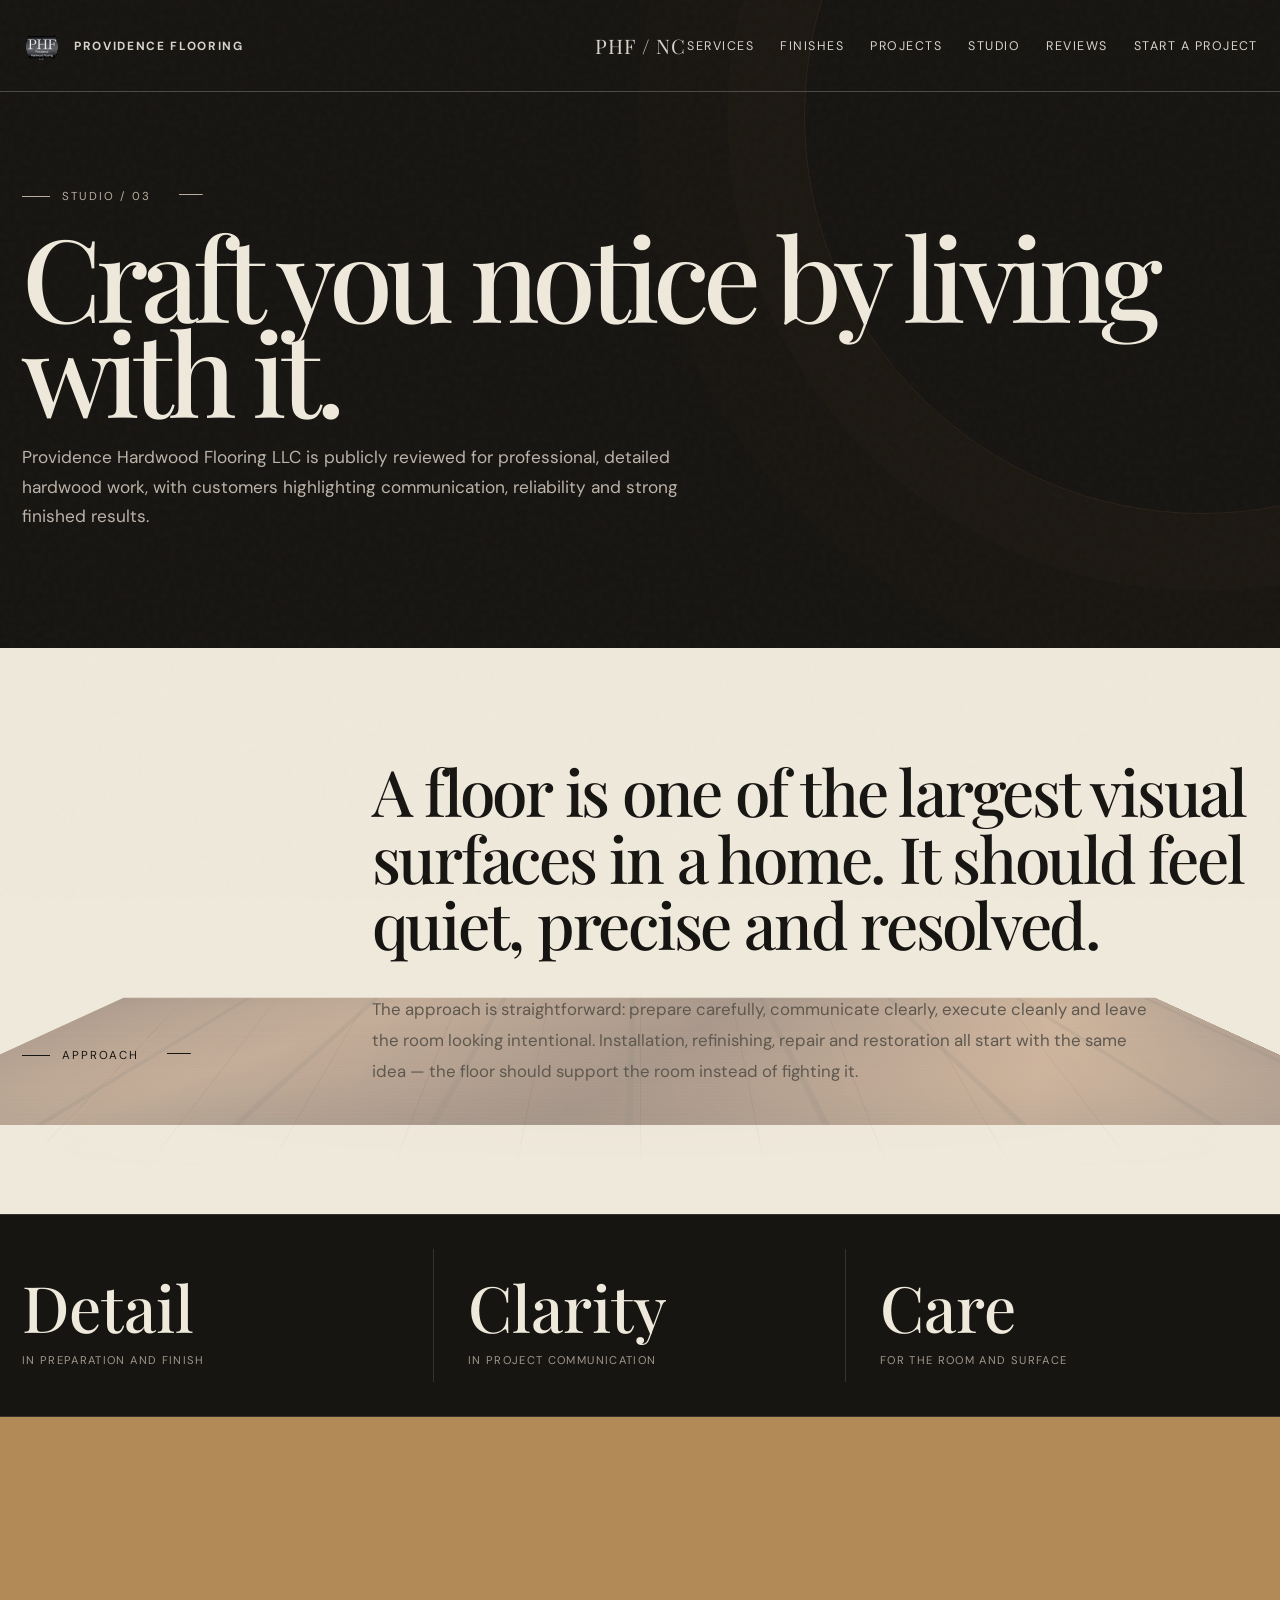
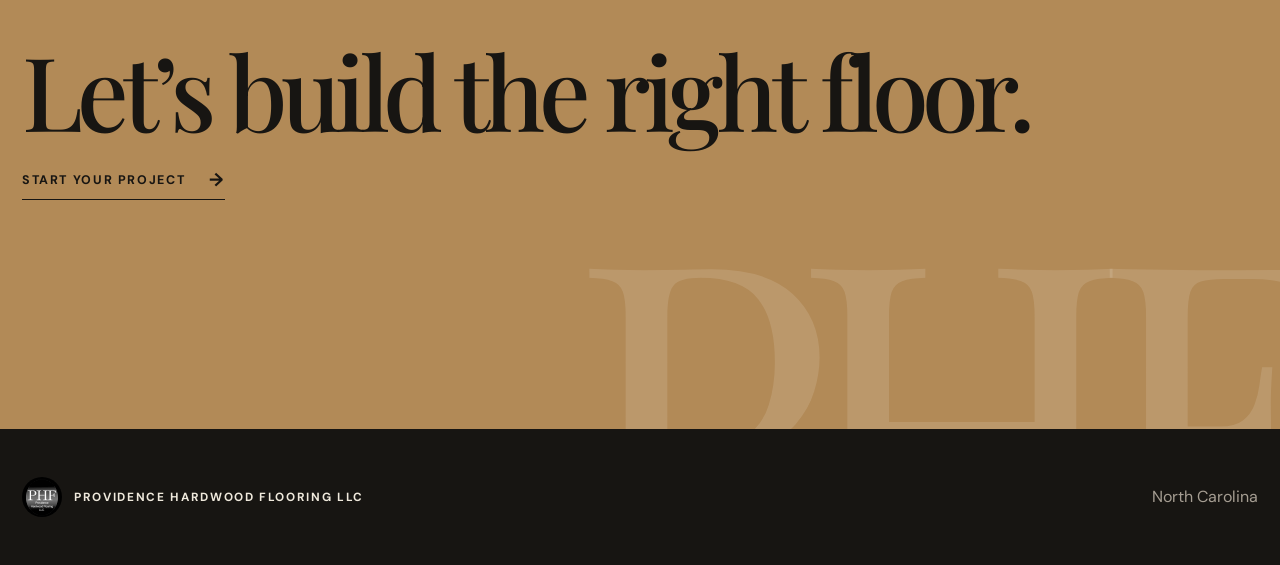
==== commit 83637c4d: "Add files via upload" ====
--- a/about.html
+++ b/about.html
@@ -1,5 +1,7 @@
-<!doctype html><html lang="en"><head><meta charset="utf-8"><meta name="viewport" content="width=device-width,initial-scale=1"><title>The Work | Providence Hardwood Flooring LLC</title><link rel="stylesheet" href="styles.css"></head><body><div class="noise"></div>
-<header class="nav"><div class="shell nav-inner"><a class="brand" href="index.html"><img src="logo.jpeg" alt="Providence Hardwood Flooring logo"><span>Providence Flooring</span></a><div class="nav-mark">PHF / NC</div><nav class="links"><a href="services.html">Services</a><a href="gallery.html">Finishes</a><a href="about.html">Studio</a><a href="reviews.html">Reviews</a><a href="contact.html">Start a project</a></nav><button class="menu-btn">☰</button></div><div class="mobile-panel"><a href="services.html">Services</a><a href="gallery.html">Finishes</a><a href="about.html">Studio</a><a href="reviews.html">Reviews</a><a href="contact.html">Start a project</a></div></header>
+<!doctype html><html lang="en"><head><meta charset="utf-8"><meta name="viewport" content="width=device-width,initial-scale=1"><title>The Work | Providence Hardwood Flooring LLC</title><link rel="stylesheet" href="styles.css">  <link rel="icon" type="image/png" href="favicon.png">
+  <link rel="shortcut icon" href="favicon.ico">
+</head><body><div class="noise"></div>
+<header class="nav"><div class="shell nav-inner"><a class="brand" href="index.html"><img src="logo.jpeg" alt="Providence Hardwood Flooring logo"><span>Providence Flooring</span></a><div class="nav-mark">PHF / NC</div><nav class="links"><a href="services.html">Services</a><a href="gallery.html">Finishes</a><a href="projects.html">Projects</a><a href="about.html">Studio</a><a href="reviews.html">Reviews</a><a href="contact.html">Start a project</a></nav><button class="menu-btn">☰</button></div><div class="mobile-panel"><a href="services.html">Services</a><a href="gallery.html">Finishes</a><a href="projects.html">Projects</a><a href="about.html">Studio</a><a href="reviews.html">Reviews</a><a href="contact.html">Start a project</a></div></header>
 <main><section class="page-hero"><div class="shell"><div class="section-label">Studio / 03</div><h1>Craft you notice by living with it.</h1><p>Providence Hardwood Flooring LLC is publicly reviewed for professional, detailed hardwood work, with customers highlighting communication, reliability and strong finished results.</p></div></section>
 <section class="content-section"><div class="shell editorial-grid"><div class="section-label">Approach</div><div class="editorial-main"><p class="large-copy">A floor is one of the largest visual surfaces in a home. It should feel quiet, precise and resolved.</p><p class="body-copy">The approach is straightforward: prepare carefully, communicate clearly, execute cleanly and leave the room looking intentional. Installation, refinishing, repair and restoration all start with the same idea — the floor should support the room instead of fighting it.</p></div></div></section>
 <section class="proof-band"><div class="shell proof-grid"><div class="proof-item"><strong>Detail</strong><span>In preparation and finish</span></div><div class="proof-item"><strong>Clarity</strong><span>In project communication</span></div><div class="proof-item"><strong>Care</strong><span>For the room and surface</span></div></div></section>
--- a/styles.css
+++ b/styles.css
@@ -1204,3 +1204,265 @@
       transparent 70%);
   filter:blur(1.5px);
 }
+
+/* v13 project archive — deliberately isolated so the original v11 UI/animations stay untouched */
+.phf-project-grid{display:grid;grid-template-columns:repeat(12,1fr);gap:16px;align-items:start}
+.phf-project-photo{grid-column:span 6;margin:0;position:relative;overflow:hidden;background:#30241c;min-height:520px;cursor:zoom-in}
+.phf-project-photo:nth-child(3n){grid-column:span 5}.phf-project-photo:nth-child(4n){grid-column:span 7}
+.phf-project-photo img{width:100%;height:100%;position:absolute;inset:0;object-fit:cover;transition:transform .8s cubic-bezier(.2,.8,.2,1),filter .45s ease;filter:saturate(.9) contrast(1.02)}
+.phf-project-photo:hover img{transform:scale(1.045)}
+.phf-project-photo figcaption{position:absolute;left:0;bottom:0;z-index:2;background:var(--paper);padding:16px 20px;font-family:'Playfair Display',serif;font-size:1.22rem;max-width:82%}
+.phf-project-photo:after{content:"↗";position:absolute;right:18px;top:18px;width:44px;height:44px;border-radius:50%;display:grid;place-items:center;background:rgba(239,233,220,.9);color:var(--ink);font-size:1.1rem;transform:translateY(-8px);opacity:0;transition:.3s ease}
+.phf-project-photo:hover:after{transform:none;opacity:1}
+.phf-lightbox{position:fixed;inset:0;z-index:9999;background:rgba(17,14,12,.94);display:grid;place-items:center;padding:5vw;opacity:0;pointer-events:none;transition:opacity .25s ease}
+.phf-lightbox.open{opacity:1;pointer-events:auto}.phf-lightbox img{max-width:min(1100px,92vw);max-height:86vh;object-fit:contain;box-shadow:0 30px 100px rgba(0,0,0,.45)}
+.phf-lightbox button{position:fixed;right:28px;top:22px;border:0;background:transparent;color:#fff;font:300 3rem/1 Arial;cursor:pointer}
+@media(max-width:760px){.phf-project-grid{grid-template-columns:1fr}.phf-project-photo,.phf-project-photo:nth-child(3n),.phf-project-photo:nth-child(4n){grid-column:1;min-height:420px}}
+@media(max-width:560px){.phf-project-photo{min-height:330px}.phf-project-photo figcaption{font-size:1rem;padding:12px 14px}}
+
+
+/* =========================================================
+   V14 — REAL PROJECT SCROLL-LOCK TRANSFORMATION
+   Sticky scene: BEFORE -> IN PROGRESS -> FINISHED, then releases.
+   ========================================================= */
+.phf-project-story{
+  height:380vh;
+  min-height:2600px;
+  position:relative;
+  background:#17120e;
+}
+.phf-project-story-pin{
+  position:sticky;
+  top:0;
+  height:100vh;
+  min-height:620px;
+  overflow:hidden;
+  background:#17120e;
+  isolation:isolate;
+}
+.phf-story-photo{
+  position:absolute;
+  inset:-3%;
+  z-index:1;
+  opacity:0;
+  transform:scale(1.07) translate3d(0,18px,0);
+  will-change:opacity,transform,filter;
+}
+.phf-story-photo img{
+  width:100%;height:100%;display:block;object-fit:cover;
+  filter:saturate(.82) contrast(1.05) brightness(.82);
+}
+.phf-story-before{opacity:1;transform:scale(1.035)}
+.phf-story-shade{
+  position:absolute;inset:0;z-index:4;pointer-events:none;
+  background:
+    linear-gradient(90deg,rgba(14,10,7,.72) 0%,rgba(14,10,7,.28) 45%,rgba(14,10,7,.08) 72%),
+    linear-gradient(0deg,rgba(14,10,7,.42),transparent 45%,rgba(14,10,7,.18));
+}
+.phf-project-story-copy{
+  position:relative;z-index:8;height:100%;
+  display:flex;flex-direction:column;justify-content:flex-end;align-items:flex-start;
+  padding-bottom:10vh;pointer-events:none;
+}
+.phf-project-story-copy>div{max-width:720px}
+.phf-project-story-copy .phf-kicker{color:#eee2cf}
+.phf-story-title{
+  margin:.18em 0 .16em;
+  color:#f6f0e7;
+  font-size:clamp(4.2rem,10vw,10rem);
+  line-height:.82;
+  letter-spacing:-.065em;
+  text-shadow:0 10px 50px rgba(0,0,0,.25);
+}
+.phf-story-caption{max-width:520px;color:rgba(246,240,231,.78);font-size:clamp(1rem,1.3vw,1.22rem)}
+.phf-story-link{margin-top:28px;pointer-events:auto}
+.phf-story-ui{
+  position:absolute;z-index:9;right:clamp(22px,4vw,70px);top:50%;transform:translateY(-50%);
+  display:flex;flex-direction:column;align-items:flex-end;gap:17px;color:#f4eadc;
+  font-size:.72rem;letter-spacing:.18em;text-transform:uppercase;
+}
+.phf-story-stage-name{font-weight:800;min-width:112px;text-align:right}
+.phf-story-dots{display:flex;gap:8px}
+.phf-story-dots i{width:30px;height:2px;background:rgba(255,255,255,.26);transition:width .35s ease,background .35s ease}
+.phf-story-dots i.active{width:58px;background:#f4eadc}
+.phf-story-scroll{position:absolute;right:0;top:100%;margin-top:56px;white-space:nowrap;opacity:.7;transition:opacity .3s ease}
+.phf-story-scroll span{display:inline-block;margin-left:8px;animation:phfStoryNudge 1.35s ease-in-out infinite}
+@keyframes phfStoryNudge{0%,100%{transform:translateY(0)}50%{transform:translateY(7px)}}
+.phf-story-progress{z-index:12}
+.phf-project-story .phf-scene-progress span{width:var(--project-story-progress,0%)}
+
+@media(max-width:900px){
+  .phf-project-story{height:340vh;min-height:2350px}
+  .phf-project-story-pin{min-height:560px}
+  .phf-story-photo{inset:0}
+  .phf-story-photo img{object-position:center center}
+  .phf-project-story-copy{padding:0 22px 11vh}
+  .phf-story-title{font-size:clamp(3.5rem,18vw,6.4rem)}
+  .phf-story-ui{right:20px;top:28%;gap:12px}
+  .phf-story-scroll{display:none}
+}
+@media(max-width:560px){
+  .phf-project-story{height:320vh;min-height:2100px}
+  .phf-project-story-pin{min-height:520px}
+  .phf-story-shade{background:linear-gradient(0deg,rgba(12,9,7,.78) 0%,rgba(12,9,7,.15) 62%)}
+  .phf-story-ui{top:22%;right:16px}
+  .phf-story-caption{max-width:88%}
+  .phf-story-link{margin-top:18px}
+}
+@media(prefers-reduced-motion:reduce){
+  .phf-story-scroll span{animation:none}
+}
+
+
+/* =========================================================
+   V15 — PROJECT STORY REFINED LAYOUT
+   Keeps the V14 scroll-lock sequence, but presents the real
+   low-resolution project photos in a clean centered portrait card.
+   ========================================================= */
+.phf-project-story{
+  background:
+    radial-gradient(circle at 52% 46%, rgba(198,167,125,.10), transparent 32%),
+    linear-gradient(135deg,#17120e 0%,#100d0a 100%);
+}
+.phf-project-story-pin{
+  background:transparent;
+}
+.phf-story-photo{
+  inset:auto;
+  left:52%;
+  top:50%;
+  width:min(31vw,420px);
+  aspect-ratio:3/4;
+  height:auto;
+  border-radius:30px;
+  overflow:hidden;
+  background:#201a15;
+  border:1px solid rgba(244,234,220,.17);
+  box-shadow:0 30px 90px rgba(0,0,0,.38),0 0 0 8px rgba(255,255,255,.025);
+  transform:translate(-50%,-50%) scale(1.02);
+  transform-origin:center;
+}
+.phf-story-photo img{
+  width:100%;
+  height:100%;
+  object-fit:cover;
+  object-position:center;
+  border-radius:inherit;
+  filter:saturate(.94) contrast(1.02) brightness(.94);
+  image-rendering:auto;
+}
+.phf-story-before{opacity:1}
+.phf-story-shade{
+  z-index:4;
+  background:
+    radial-gradient(circle at 52% 50%,transparent 0 24%,rgba(12,9,7,.08) 45%,rgba(12,9,7,.40) 100%),
+    linear-gradient(90deg,rgba(10,8,6,.45),transparent 34%,transparent 70%,rgba(10,8,6,.35));
+}
+.phf-project-story-copy{
+  position:absolute;
+  z-index:8;
+  left:clamp(28px,5vw,84px);
+  top:50%;
+  transform:translateY(-50%);
+  width:min(29vw,430px);
+  height:auto;
+  display:block;
+  padding:0;
+  pointer-events:none;
+}
+.phf-project-story-copy>div{max-width:430px}
+.phf-project-story-copy .phf-kicker{
+  color:#d9c6aa;
+  margin-bottom:18px;
+}
+.phf-story-title{
+  margin:.08em 0 .18em;
+  font-size:clamp(3.1rem,5.7vw,6.4rem);
+  line-height:.88;
+  letter-spacing:-.06em;
+}
+.phf-story-caption{
+  max-width:390px;
+  margin:0;
+  color:rgba(246,240,231,.72);
+  font-size:clamp(.98rem,1.15vw,1.16rem);
+  line-height:1.65;
+}
+.phf-story-meta{
+  display:flex;
+  flex-wrap:wrap;
+  gap:9px;
+  margin-top:24px;
+}
+.phf-story-meta span{
+  display:inline-flex;
+  align-items:center;
+  gap:8px;
+  min-height:36px;
+  padding:8px 12px;
+  border:1px solid rgba(244,234,220,.12);
+  border-radius:999px;
+  background:rgba(255,255,255,.035);
+  color:rgba(246,240,231,.64);
+  font-size:.69rem;
+  letter-spacing:.09em;
+  text-transform:uppercase;
+  backdrop-filter:blur(8px);
+}
+.phf-story-meta b{color:#e6d2b4;font-size:.66rem}
+.phf-story-link{
+  margin-top:28px;
+  pointer-events:auto;
+}
+.phf-story-ui{
+  right:clamp(26px,5vw,82px);
+  top:50%;
+  gap:15px;
+}
+.phf-story-stage-name{
+  min-width:130px;
+  font-size:.76rem;
+  letter-spacing:.2em;
+}
+.phf-story-dots i{width:24px}
+.phf-story-dots i.active{width:52px}
+.phf-story-scroll{margin-top:48px}
+
+@media(max-width:1050px){
+  .phf-story-photo{left:56%;width:min(37vw,390px);border-radius:26px}
+  .phf-project-story-copy{left:28px;width:31vw}
+  .phf-story-ui{right:24px}
+  .phf-story-title{font-size:clamp(3rem,6vw,5.2rem)}
+}
+@media(max-width:760px){
+  .phf-project-story{height:330vh;min-height:2200px}
+  .phf-project-story-pin{min-height:620px}
+  .phf-story-photo{
+    left:50%;
+    top:45%;
+    width:min(68vw,330px);
+    border-radius:24px;
+  }
+  .phf-project-story-copy{
+    left:20px;
+    right:20px;
+    top:auto;
+    bottom:8.5vh;
+    transform:none;
+    width:auto;
+    padding:0;
+  }
+  .phf-project-story-copy>div{max-width:88%}
+  .phf-project-story-copy .phf-kicker{margin-bottom:8px}
+  .phf-story-title{font-size:clamp(2.6rem,12vw,4.4rem);margin-bottom:.12em}
+  .phf-story-caption{font-size:.95rem;line-height:1.5;max-width:88%}
+  .phf-story-meta{display:none}
+  .phf-story-link{margin-top:14px}
+  .phf-story-ui{top:22%;right:16px}
+}
+@media(max-width:480px){
+  .phf-project-story{height:315vh;min-height:2050px}
+  .phf-story-photo{top:42%;width:min(72vw,300px);border-radius:22px}
+  .phf-project-story-copy{bottom:6.5vh}
+  .phf-story-ui{top:17%}
+}
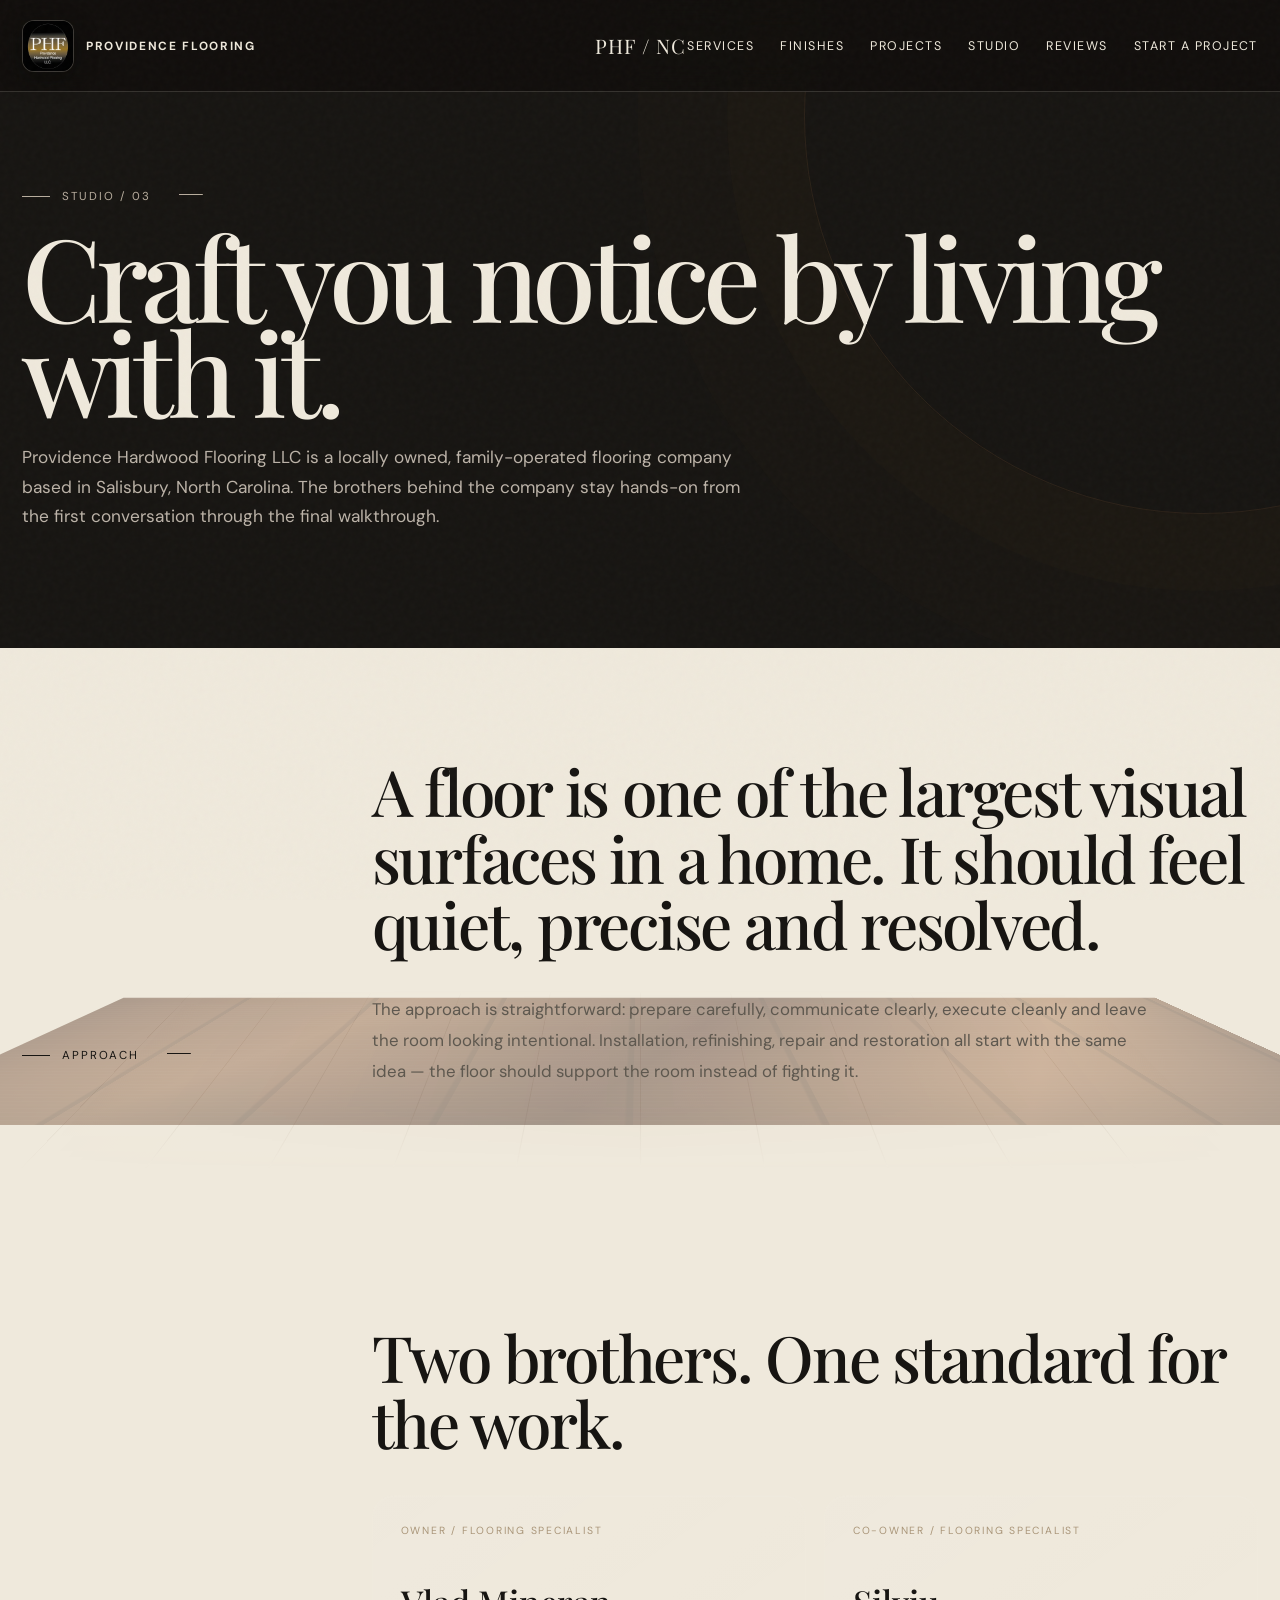
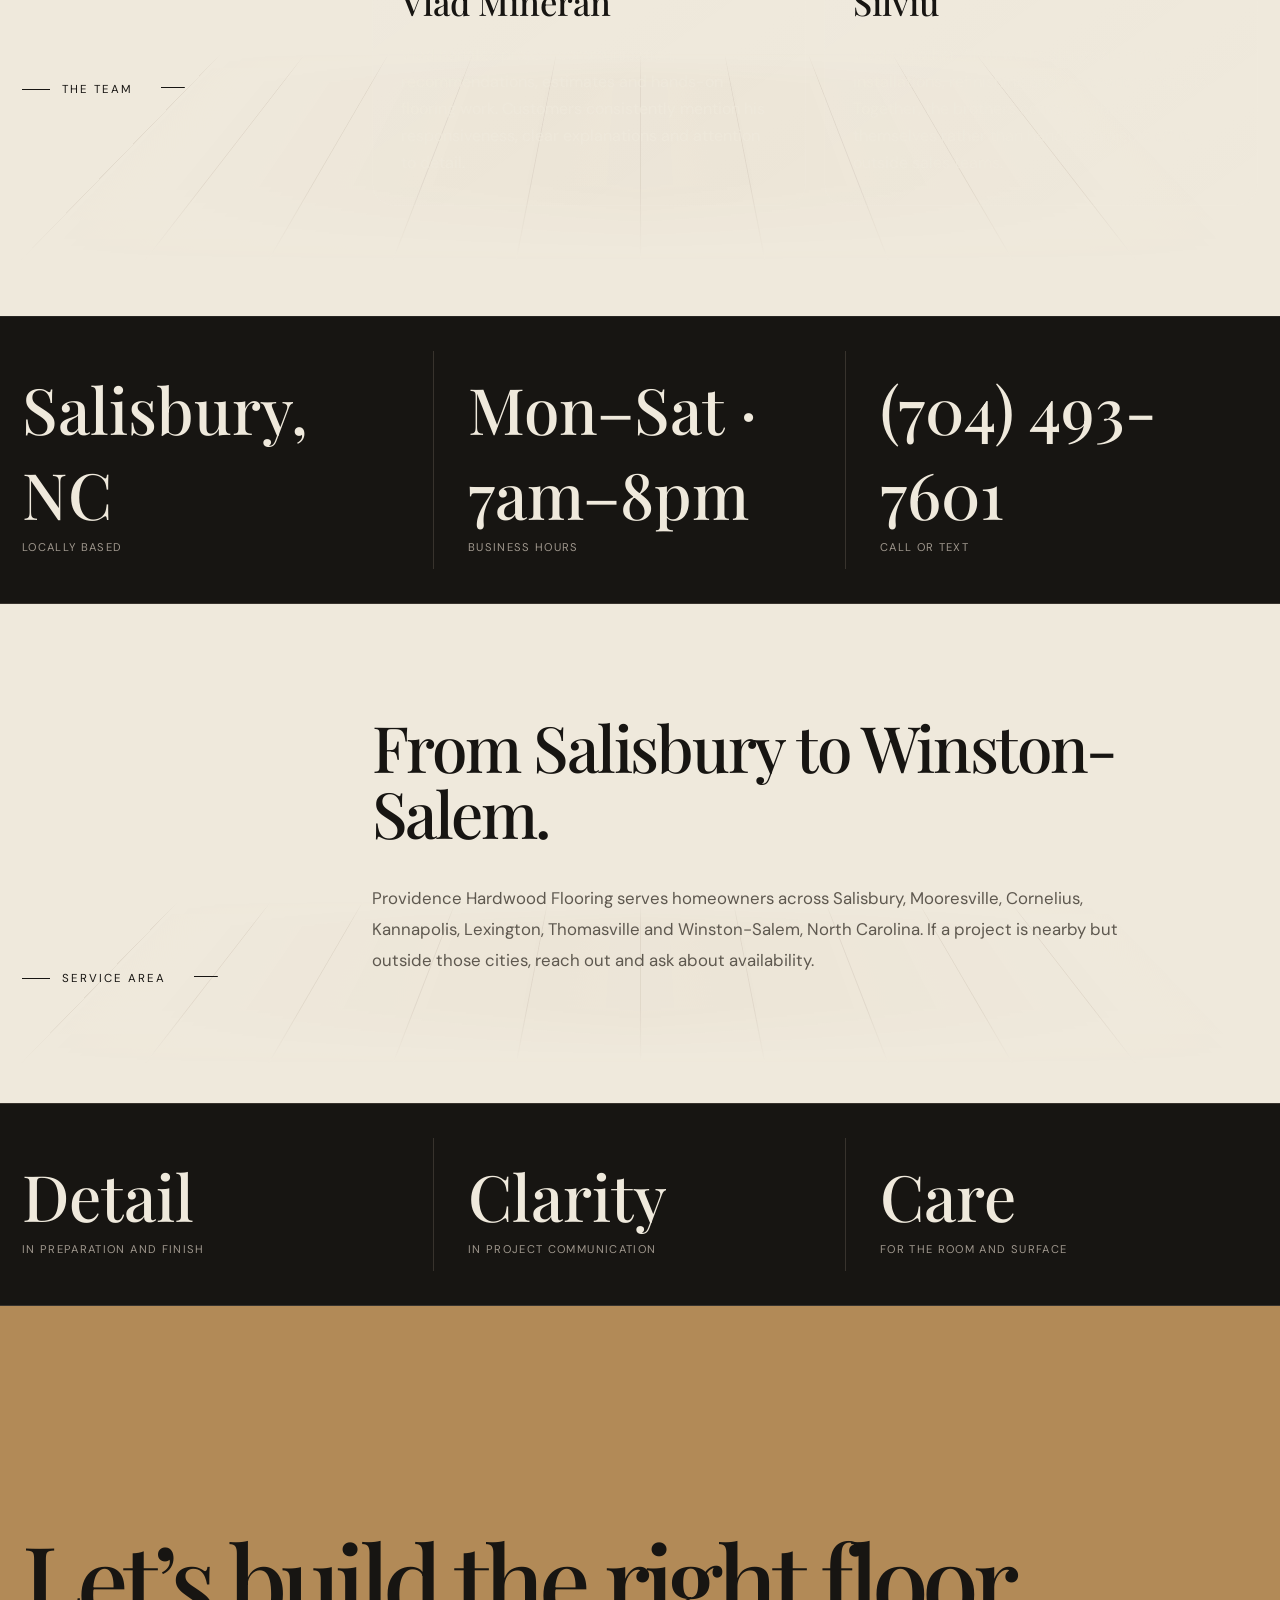
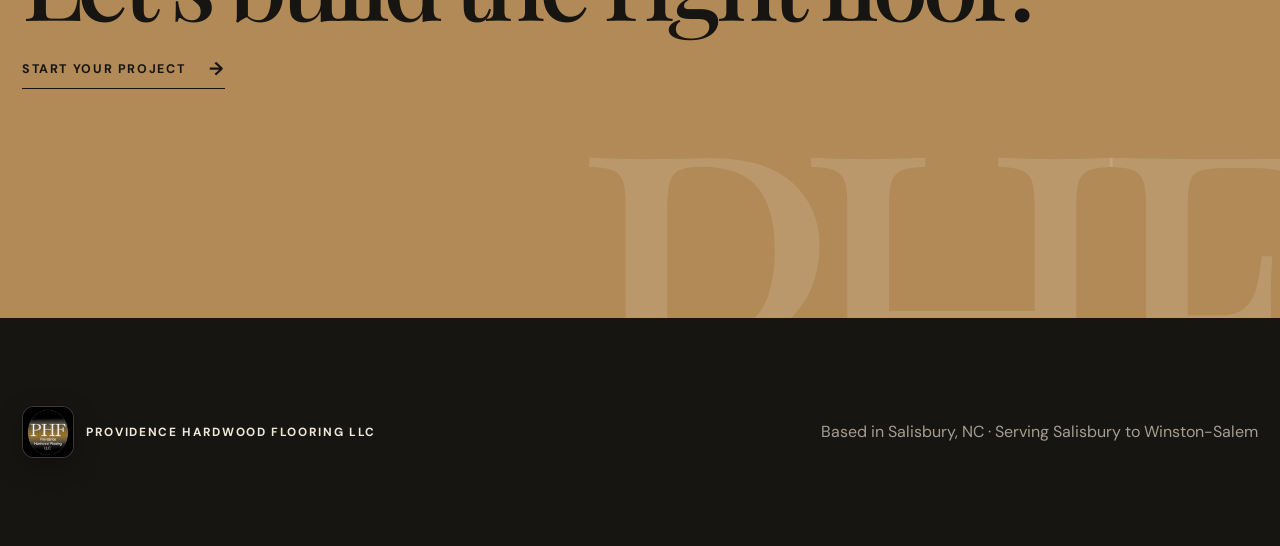
==== commit 757870a4: "Add files via upload" ====
--- a/about.html
+++ b/about.html
@@ -2,8 +2,12 @@
   <link rel="shortcut icon" href="favicon.ico">
 </head><body><div class="noise"></div>
 <header class="nav"><div class="shell nav-inner"><a class="brand" href="index.html"><img src="logo.jpeg" alt="Providence Hardwood Flooring logo"><span>Providence Flooring</span></a><div class="nav-mark">PHF / NC</div><nav class="links"><a href="services.html">Services</a><a href="gallery.html">Finishes</a><a href="projects.html">Projects</a><a href="about.html">Studio</a><a href="reviews.html">Reviews</a><a href="contact.html">Start a project</a></nav><button class="menu-btn">☰</button></div><div class="mobile-panel"><a href="services.html">Services</a><a href="gallery.html">Finishes</a><a href="projects.html">Projects</a><a href="about.html">Studio</a><a href="reviews.html">Reviews</a><a href="contact.html">Start a project</a></div></header>
-<main><section class="page-hero"><div class="shell"><div class="section-label">Studio / 03</div><h1>Craft you notice by living with it.</h1><p>Providence Hardwood Flooring LLC is publicly reviewed for professional, detailed hardwood work, with customers highlighting communication, reliability and strong finished results.</p></div></section>
+<main><section class="page-hero"><div class="shell"><div class="section-label">Studio / 03</div><h1>Craft you notice by living with it.</h1><p>Providence Hardwood Flooring LLC is a locally owned, family-operated flooring company based in Salisbury, North Carolina. The brothers behind the company stay hands-on from the first conversation through the final walkthrough.</p></div></section>
 <section class="content-section"><div class="shell editorial-grid"><div class="section-label">Approach</div><div class="editorial-main"><p class="large-copy">A floor is one of the largest visual surfaces in a home. It should feel quiet, precise and resolved.</p><p class="body-copy">The approach is straightforward: prepare carefully, communicate clearly, execute cleanly and leave the room looking intentional. Installation, refinishing, repair and restoration all start with the same idea — the floor should support the room instead of fighting it.</p></div></div></section>
+
+<section class="content-section team-section"><div class="shell editorial-grid"><div class="section-label">The Team</div><div class="editorial-main"><p class="large-copy">Two brothers. One standard for the work.</p><div class="team-grid"><article class="team-card"><span>Owner / Flooring Specialist</span><h3>Vlad Mineran</h3><p>Vlad handles project communication, recommendations, estimates and hands-on flooring work. Customers consistently mention his responsiveness, clear explanations and attention to detail.</p></article><article class="team-card"><span>Co-owner / Flooring Specialist</span><h3>Silviu</h3><p>Vlad’s brother Silviu works alongside him on installations, refinishing and restoration projects. Together, the brothers complete the work themselves rather than handing projects off to outside sales teams.</p></article></div></div></div></section>
+<section class="proof-band local-facts"><div class="shell proof-grid"><div class="proof-item"><strong>Salisbury, NC</strong><span>Locally based</span></div><div class="proof-item"><strong>Mon–Sat · 7am–8pm</strong><span>Business hours</span></div><div class="proof-item"><strong>(704) 493-7601</strong><span>Call or text</span></div></div></section>
+<section class="content-section"><div class="shell editorial-grid"><div class="section-label">Service Area</div><div class="editorial-main"><p class="large-copy">From Salisbury to Winston-Salem.</p><p class="body-copy">Providence Hardwood Flooring serves homeowners across Salisbury, Mooresville, Cornelius, Kannapolis, Lexington, Thomasville and Winston-Salem, North Carolina. If a project is nearby but outside those cities, reach out and ask about availability.</p></div></div></section>
 <section class="proof-band"><div class="shell proof-grid"><div class="proof-item"><strong>Detail</strong><span>In preparation and finish</span></div><div class="proof-item"><strong>Clarity</strong><span>In project communication</span></div><div class="proof-item"><strong>Care</strong><span>For the room and surface</span></div></div></section>
 <section class="cta-architect"><div class="shell"><h2>Let’s build the right floor.</h2><a class="text-link" href="contact.html">Start your project <b>→</b></a></div></section></main>
-<footer class="footer"><div class="shell footer-grid"><a class="brand" href="index.html"><img src="logo.jpeg" alt=""><span>Providence Hardwood Flooring LLC</span></a><div>North Carolina</div></div></footer><script src="app.js"></script></body></html>
+<footer class="footer"><div class="shell footer-grid"><a class="brand" href="index.html"><img src="logo.jpeg" alt=""><span>Providence Hardwood Flooring LLC</span></a><div>Based in Salisbury, NC · Serving Salisbury to Winston-Salem</div></div></footer><script src="app.js"></script></body></html>
--- a/styles.css
+++ b/styles.css
@@ -1466,3 +1466,254 @@
   .phf-project-story-copy{bottom:6.5vh}
   .phf-story-ui{top:17%}
 }
+
+/* =========================================================
+   FINAL PASS — boxed project-story intro + fully visible logo
+   ========================================================= */
+.nav{
+  mix-blend-mode:normal;
+  background:rgba(17,14,11,.82);
+  backdrop-filter:blur(14px) saturate(1.08);
+  -webkit-backdrop-filter:blur(14px) saturate(1.08);
+  border-bottom:1px solid rgba(239,233,220,.16);
+}
+.brand img{
+  width:52px;
+  height:52px;
+  border-radius:12px;
+  object-fit:contain;
+  object-position:center;
+  filter:none;
+  opacity:1;
+  background:#090807;
+  border:1px solid rgba(239,233,220,.22);
+  box-shadow:0 7px 24px rgba(0,0,0,.28);
+}
+
+.phf-story-box-label{
+  position:absolute;
+  z-index:10;
+  left:50%;
+  top:50%;
+  width:min(240px,62vw);
+  pointer-events:none;
+  text-align:center;
+  color:#f6f0e7;
+  transform:translate(-50%,calc(-50% + 170px));
+  font-size:.68rem;
+  line-height:1.5;
+  letter-spacing:.18em;
+  text-transform:uppercase;
+  opacity:var(--story-box-label-opacity,1);
+  transition:opacity .1s linear;
+}
+.phf-story-box-label span{
+  display:block;
+  margin-top:8px;
+  color:rgba(246,240,231,.58);
+  font-size:.61rem;
+  letter-spacing:.14em;
+}
+.phf-project-story-copy{
+  opacity:var(--story-copy-opacity,1);
+}
+.phf-story-ui{
+  opacity:var(--story-ui-opacity,1);
+}
+
+@media(max-width:760px){
+  .brand img{width:46px;height:46px;border-radius:10px}
+  .phf-story-box-label{transform:translate(-50%,calc(-50% + 155px))}
+}
+
+/* =========================================================
+   FINAL INTRO — scroll-spun cardboard box that opens into site
+   ========================================================= */
+.home-v2{--unbox-nav-opacity:0}
+.home-v2 .nav{opacity:var(--unbox-nav-opacity,1);transition:opacity .18s linear}
+.phf-unbox{
+  height:360vh;
+  min-height:2500px;
+  position:relative;
+  z-index:80;
+  background:
+    radial-gradient(circle at 50% 42%,rgba(231,191,131,.08),transparent 28%),
+    linear-gradient(180deg,#17130f 0%,#120f0c 100%);
+}
+.phf-unbox-pin{
+  position:sticky;
+  top:0;
+  height:100vh;
+  min-height:580px;
+  overflow:hidden;
+  display:grid;
+  place-items:center;
+  perspective:1200px;
+  isolation:isolate;
+}
+.phf-unbox-pin::before{
+  content:"";
+  position:absolute;
+  inset:0;
+  pointer-events:none;
+  background:radial-gradient(circle at 50% 48%,rgba(255,238,207,.07),transparent 34%);
+  opacity:var(--box-glow,.4);
+}
+.phf-unbox-copy{
+  position:absolute;
+  z-index:8;
+  left:clamp(24px,5vw,78px);
+  top:clamp(105px,14vh,150px);
+  width:min(410px,75vw);
+  color:#f5eee3;
+  opacity:var(--box-copy-opacity,1);
+  transform:translateY(var(--box-copy-y,0));
+}
+.phf-unbox-copy span{display:block;margin-bottom:14px;font-size:.67rem;letter-spacing:.22em;text-transform:uppercase;color:#c7b59c}
+.phf-unbox-copy strong{display:block;font-family:'Playfair Display',serif;font-size:clamp(1.8rem,3.2vw,3.7rem);font-weight:500;line-height:.98;max-width:650px}
+.phf-unbox-copy small{display:block;margin-top:22px;font-size:.72rem;letter-spacing:.15em;text-transform:uppercase;color:rgba(245,238,227,.55)}
+.phf-box-stage{
+  width:min(620px,88vw);
+  height:min(620px,66vh);
+  position:relative;
+  display:grid;
+  place-items:center;
+  transform-style:preserve-3d;
+  transform:translateY(var(--box-stage-y,5vh)) scale(var(--box-stage-scale,1));
+  opacity:var(--box-stage-opacity,1);
+  filter:blur(var(--box-stage-blur,0px));
+}
+.phf-box-wrap{
+  position:relative;
+  width:260px;
+  height:260px;
+  transform-style:preserve-3d;
+  transform:rotateX(var(--box-rx,-12deg)) rotateY(var(--box-ry,-28deg)) rotateZ(var(--box-rz,0deg)) scale(var(--box-scale,1));
+  transition:filter .1s linear;
+}
+.phf-cardboard-box{position:absolute;inset:0;transform-style:preserve-3d}
+.phf-box-face,.phf-box-flap,.phf-box-inner{
+  position:absolute;
+  left:30px;
+  top:30px;
+  width:200px;
+  height:200px;
+  transform-style:preserve-3d;
+  backface-visibility:hidden;
+  background:
+    linear-gradient(90deg,rgba(255,255,255,.055),transparent 18%,rgba(0,0,0,.05) 57%,transparent),
+    repeating-linear-gradient(0deg,rgba(95,57,25,.025) 0 1px,transparent 1px 5px),
+    #c99558;
+  border:1px solid rgba(87,52,24,.27);
+  box-shadow:inset 0 0 30px rgba(73,41,16,.08);
+}
+.phf-box-front{transform:translateZ(100px)}
+.phf-box-back{transform:rotateY(180deg) translateZ(100px)}
+.phf-box-left{transform:rotateY(-90deg) translateZ(100px)}
+.phf-box-right{transform:rotateY(90deg) translateZ(100px)}
+.phf-box-bottom{transform:rotateX(-90deg) translateZ(100px)}
+.phf-box-front i{
+  position:absolute;left:50%;top:55%;transform:translate(-50%,-50%);
+  font-family:'Playfair Display',serif;font-style:normal;font-size:2.25rem;letter-spacing:.08em;color:rgba(74,43,20,.56)
+}
+.phf-box-front::after,.phf-box-back::after{content:"";position:absolute;left:50%;top:0;bottom:0;width:18px;transform:translateX(-50%);background:rgba(201,167,116,.46);border-left:1px solid rgba(107,71,37,.13);border-right:1px solid rgba(107,71,37,.13)}
+.phf-box-inner{transform:translateY(-1px) rotateX(90deg) translateZ(98px);background:#6e4326;border-color:#55351f;box-shadow:inset 0 0 70px rgba(0,0,0,.55)}
+.phf-box-flap{height:104px;top:-74px;transform-origin:50% 100%;background:#cc985b;box-shadow:inset 0 -12px 24px rgba(94,57,26,.08)}
+.phf-flap-front{transform:translateZ(100px) rotateX(var(--flap-front,90deg))}
+.phf-flap-back{transform:rotateY(180deg) translateZ(100px) rotateX(var(--flap-back,90deg))}
+.phf-flap-left{transform-origin:100% 100%;width:104px;height:200px;left:-74px;top:30px;transform:rotateY(-90deg) translateZ(100px) rotateX(var(--flap-left,-90deg))}
+.phf-flap-right{transform-origin:0 100%;width:104px;height:200px;left:230px;top:30px;transform:rotateY(90deg) translateZ(100px) rotateX(var(--flap-right,-90deg))}
+.phf-box-shadow{position:absolute;left:50%;top:71%;width:250px;height:62px;transform:translate(-50%,-50%) scale(var(--box-shadow-scale,1));border-radius:50%;background:rgba(0,0,0,.52);filter:blur(23px);opacity:var(--box-shadow-opacity,.72)}
+.phf-unbox-status{position:absolute;right:clamp(22px,5vw,76px);bottom:clamp(72px,10vh,120px);z-index:8;display:flex;align-items:center;gap:12px;color:#f4ecdf;font-size:.67rem;letter-spacing:.19em;text-transform:uppercase}
+.phf-unbox-status span{display:grid;place-items:center;width:35px;height:35px;border:1px solid rgba(255,255,255,.2);border-radius:50%;color:#c7b59c}
+.phf-unbox-status b{font-weight:700}
+.phf-unbox .phf-scene-progress span{width:var(--unbox-progress,0%)}
+.phf-sound-toggle{position:absolute;z-index:12;right:clamp(22px,5vw,76px);top:clamp(100px,13vh,138px);min-height:38px;padding:0 13px;border:1px solid rgba(255,255,255,.16);border-radius:999px;background:rgba(18,15,12,.52);color:rgba(245,238,227,.68);font:inherit;font-size:.64rem;letter-spacing:.12em;text-transform:uppercase;cursor:pointer;backdrop-filter:blur(10px)}
+.phf-sound-toggle[aria-pressed="true"]{color:#f6efe4;border-color:rgba(230,210,180,.46);background:rgba(164,119,69,.18)}
+@media(max-width:760px){
+  .phf-unbox{height:330vh;min-height:2200px}
+  .phf-unbox-pin{min-height:520px}
+  .phf-unbox-copy{left:22px;top:98px;width:72vw}
+  .phf-unbox-copy strong{font-size:clamp(1.65rem,8vw,2.65rem)}
+  .phf-box-stage{height:64vh;transform:translateY(var(--box-stage-y,8vh)) scale(var(--box-stage-scale,1))}
+  .phf-box-wrap{width:220px;height:220px}
+  .phf-box-face,.phf-box-flap,.phf-box-inner{left:25px;top:25px;width:170px;height:170px}
+  .phf-box-front{transform:translateZ(85px)}.phf-box-back{transform:rotateY(180deg) translateZ(85px)}.phf-box-left{transform:rotateY(-90deg) translateZ(85px)}.phf-box-right{transform:rotateY(90deg) translateZ(85px)}.phf-box-bottom{transform:rotateX(-90deg) translateZ(85px)}
+  .phf-box-inner{transform:translateY(-1px) rotateX(90deg) translateZ(83px)}
+  .phf-box-flap{height:88px;top:-63px}.phf-flap-front{transform:translateZ(85px) rotateX(var(--flap-front,90deg))}.phf-flap-back{transform:rotateY(180deg) translateZ(85px) rotateX(var(--flap-back,90deg))}
+  .phf-flap-left{width:88px;height:170px;left:-63px;top:25px;transform:rotateY(-90deg) translateZ(85px) rotateX(var(--flap-left,-90deg))}
+  .phf-flap-right{width:88px;height:170px;left:195px;top:25px;transform:rotateY(90deg) translateZ(85px) rotateX(var(--flap-right,-90deg))}
+  .phf-unbox-status{right:20px;bottom:58px}.phf-sound-toggle{right:20px;top:92px}
+}
+@media(prefers-reduced-motion:reduce){
+  .phf-box-wrap{transform:rotateX(-10deg) rotateY(-25deg)!important}
+}
+
+/* Brand logo: show the complete original asset, never crop, tint, fade or blend it. */
+.home-v2 .brand img{object-fit:contain!important;object-position:center!important;filter:none!important;opacity:1!important;mix-blend-mode:normal!important;background:#090807!important}
+
+
+/* Local company / team information — matches the existing editorial UI */
+.team-grid{display:grid;grid-template-columns:repeat(2,minmax(0,1fr));gap:18px;margin-top:38px}
+.team-card{min-height:260px;padding:28px;border:1px solid rgba(239,233,220,.16);border-radius:22px;background:linear-gradient(145deg,rgba(255,255,255,.035),rgba(255,255,255,.012));box-shadow:inset 0 1px 0 rgba(255,255,255,.035)}
+.team-card span{display:block;margin-bottom:42px;font-size:.65rem;letter-spacing:.17em;text-transform:uppercase;color:#a99579}
+.team-card h3{margin:0 0 16px;font-family:'Playfair Display',serif;font-weight:500;font-size:clamp(1.7rem,2.7vw,2.7rem)}
+.team-card p{margin:0;max-width:46ch;color:rgba(239,233,220,.68);line-height:1.7}
+.local-facts{border-top:1px solid rgba(239,233,220,.08)}
+.phf-local-note{width:min(760px,100%);margin:0 auto 28px;text-align:center;padding:28px;border:1px solid rgba(239,233,220,.14);border-radius:24px;background:rgba(255,255,255,.025)}
+.phf-local-note span{display:block;margin-bottom:12px;color:#a99579;font-size:.65rem;letter-spacing:.17em;text-transform:uppercase}
+.phf-local-note strong{display:block;font-family:'Playfair Display',serif;font-size:clamp(1.6rem,3vw,2.6rem);font-weight:500}
+.phf-local-note p{max-width:620px;margin:14px auto 0;color:rgba(239,233,220,.65);line-height:1.65}
+@media(max-width:760px){.team-grid{grid-template-columns:1fr}.team-card{min-height:0}.team-card span{margin-bottom:24px}.phf-local-note{padding:22px}}
+
+/* FINAL SCENE SPACING FIX — keep all content readable inside the pinned viewport */
+.phf-final-pin .phf-final-inner{
+  box-sizing:border-box!important;
+  padding:clamp(78px,9vh,112px) 24px clamp(48px,6vh,76px)!important;
+  justify-content:center!important;
+  gap:0!important;
+  overflow:visible!important;
+}
+.phf-final-pin .phf-final-inner .phf-kicker{flex:0 0 auto}
+.phf-final-pin .phf-final-inner h2{
+  font-size:clamp(3.7rem,8.2vw,8.8rem)!important;
+  line-height:.78!important;
+  margin:clamp(14px,2vh,24px) auto!important;
+  flex:0 0 auto;
+}
+.phf-final-pin .phf-final-inner > p{
+  margin:0 auto clamp(14px,2vh,22px)!important;
+  line-height:1.5!important;
+}
+.phf-final-pin .phf-local-note{
+  box-sizing:border-box!important;
+  margin:0 auto clamp(14px,2vh,22px)!important;
+  padding:clamp(16px,2.2vh,24px) clamp(18px,2.5vw,28px)!important;
+  flex:0 0 auto;
+}
+.phf-final-pin .phf-local-note p{margin-top:10px!important;line-height:1.5!important}
+.phf-final-pin .phf-final-button{margin-top:0!important;flex:0 0 auto}
+.footer{padding-top:clamp(48px,7vw,88px)!important;padding-bottom:clamp(48px,7vw,88px)!important}
+
+@media (max-height:820px){
+  .phf-final-pin .phf-final-inner{padding-top:74px!important;padding-bottom:38px!important}
+  .phf-final-pin .phf-final-inner h2{font-size:clamp(3.2rem,7vw,6.2rem)!important;margin:10px auto!important}
+  .phf-final-pin .phf-final-inner > p{font-size:.98rem!important;margin-bottom:12px!important}
+  .phf-final-pin .phf-local-note{padding:14px 20px!important;margin-bottom:12px!important}
+  .phf-final-pin .phf-local-note strong{font-size:clamp(1.35rem,2.4vw,2rem)!important}
+  .phf-final-pin .phf-local-note p{font-size:.9rem!important;line-height:1.4!important;margin-top:7px!important}
+  .phf-final-pin .phf-final-button{padding:16px 22px!important}
+}
+@media (max-width:760px){
+  .phf-final-pin .phf-final-inner{padding-left:18px!important;padding-right:18px!important}
+  .phf-final-pin .phf-final-inner h2{font-size:clamp(3rem,15vw,5.5rem)!important}
+  .phf-final-pin .phf-local-note{width:min(94vw,620px)!important}
+}
+@media (max-height:680px){
+  .phf-final-pin .phf-final-inner{padding-top:66px!important;padding-bottom:24px!important}
+  .phf-final-pin .phf-final-inner h2{font-size:clamp(2.8rem,6.4vw,5rem)!important;margin:7px auto!important}
+  .phf-final-pin .phf-local-note{padding:10px 18px!important}
+  .phf-final-pin .phf-local-note span{margin-bottom:5px!important}
+  .phf-final-pin .phf-local-note p{font-size:.82rem!important;line-height:1.3!important;margin-top:5px!important}
+  .phf-final-pin .phf-final-button{padding:13px 18px!important}
+}
